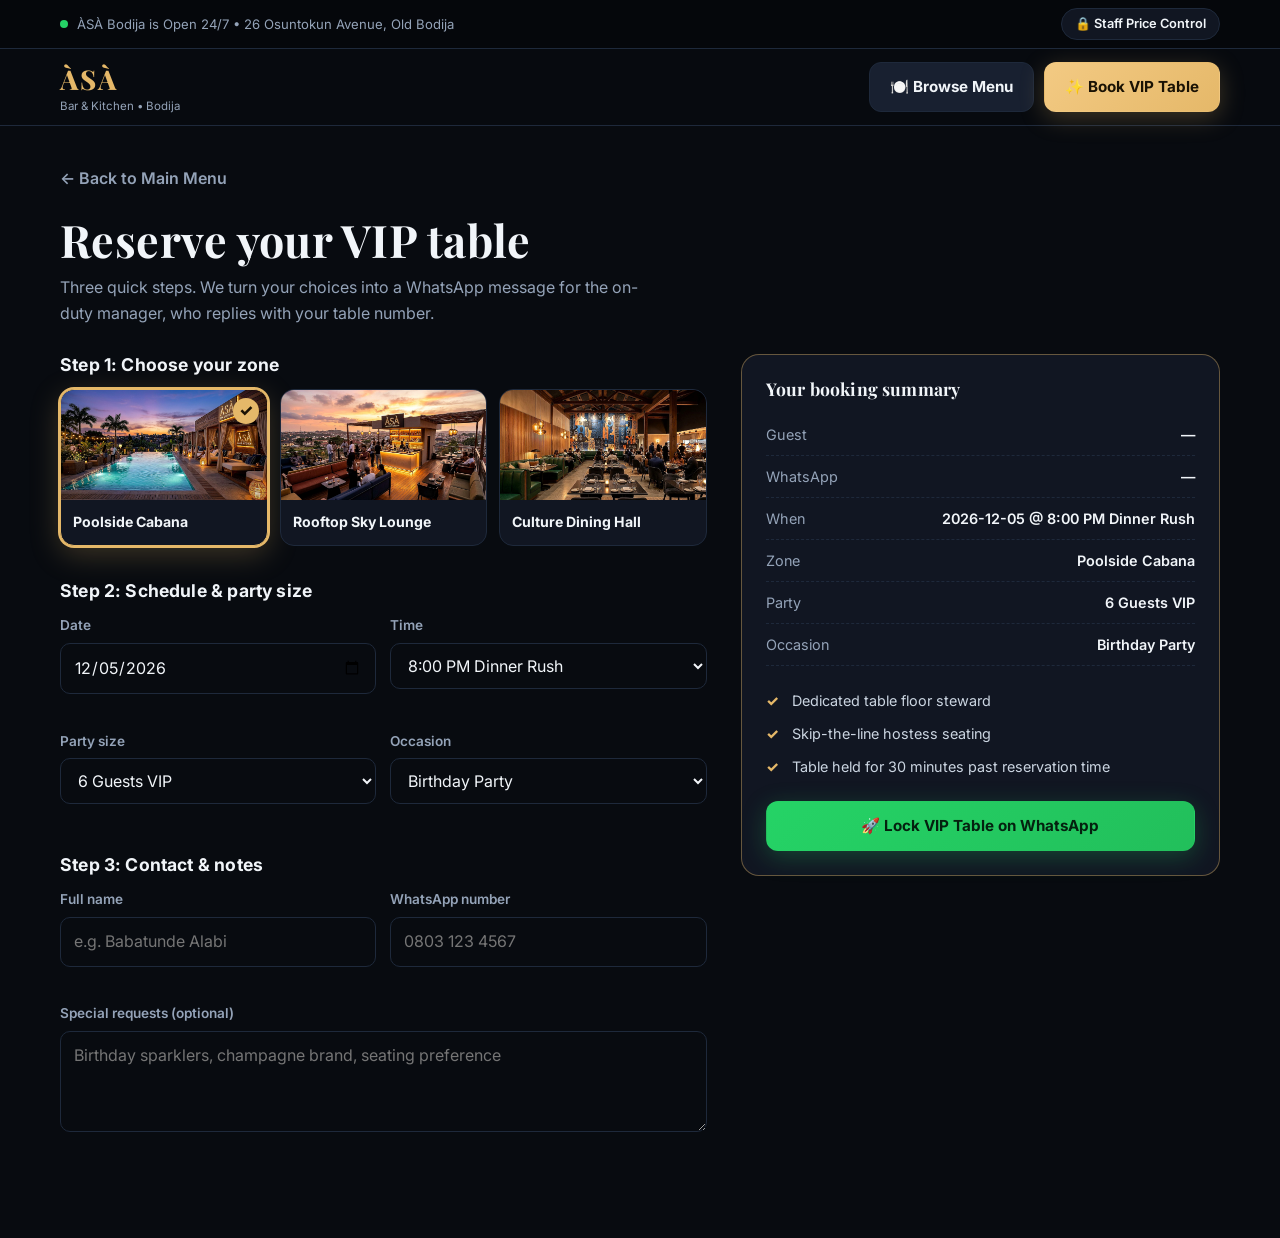
==== VIP_Reservation.html @ da2e6d41 "feat: initial release of ÀSÀ Bar & Kitchen web platform" ====
<!doctype html><html lang="en"><head><meta charset="utf-8"><meta name="viewport" content="width=device-width,initial-scale=1"><title>Book a VIP Table | ÀSÀ Bar & Kitchen, Old Bodija</title><meta name="description" content="Reserve a poolside cabana, rooftop table, or dining hall booth at ÀSÀ and send a structured manifest to the manager on WhatsApp."><meta name="theme-color" content="#080B10"><link rel="icon" href="data:image/svg+xml,%3Csvg xmlns=%27http://www.w3.org/2000/svg%27 viewBox=%270 0 100 100%27%3E%3Ctext y=%27.9em%27 font-size=%2790%27%3E%F0%9F%8D%B8%3C/text%3E%3C/svg%3E"><link rel="preconnect" href="https://fonts.googleapis.com"><link rel="preconnect" href="https://fonts.gstatic.com" crossorigin><link href="https://fonts.googleapis.com/css2?family=Inter:wght@400;500;600;700;800&family=Playfair+Display:ital,wght@0,600;0,700;0,800;1,600&display=swap" rel="stylesheet"><link rel="stylesheet" href="styles.css"></head><body><div class="top"><div class="wrap"><div class="live"><span class="dot"></span><span>ÀSÀ Bodija is Open 24/7<span class="long"> • 26 Osuntokun Avenue, Old Bodija</span></span></div><button class="pill" data-staff>🔒 Staff Price Control</button></div></div><header class="hdr"><div class="wrap"><a class="mark" href="index.html" aria-label="ÀSÀ Bar and Kitchen home"><b>ÀSÀ</b><small>Bar &amp; Kitchen • Bodija</small></a><div class="acts"><a class="btn" href="index.html#menu">🍽️ Browse Menu</a><a class="btn gold" href="VIP_Reservation.html">✨ Book VIP Table</a></div></div></header>
<main class="vip"><div class="wrap"><a class="back" href="index.html">← Back to Main Menu</a>
<h1>Reserve your VIP table</h1><p class="lead">Three quick steps. We turn your choices into a WhatsApp message for the on-duty manager, who replies with your table number.</p>
<div class="vg" style="margin-top:28px"><form id="vf" novalidate>
<div class="blk" style="margin-top:0"><h2>Step 1: Choose your zone</h2><div class="zc" role="radiogroup" aria-label="Zone">
<button type="button" class="zcard" role="radio" data-z="pool" aria-checked="true"><img src="assets/poolside_cabanas.jpg" alt=""><span>Poolside Cabana</span><i>✓</i></button>
<button type="button" class="zcard" role="radio" data-z="roof" aria-checked="false"><img src="assets/rooftop_skylounge.jpg" alt=""><span>Rooftop Sky Lounge</span><i>✓</i></button>
<button type="button" class="zcard" role="radio" data-z="hall" aria-checked="false"><img src="assets/culture_dining_hall.jpg" alt=""><span>Culture Dining Hall</span><i>✓</i></button></div></div>
<div class="blk"><h2>Step 2: Schedule &amp; party size</h2><div class="two">
<div class="field"><label for="date">Date</label><input type="date" id="date"><div class="err" id="date-err"></div></div>
<div class="field"><label for="time">Time</label><select id="time"><option>6:00 PM Sunset</option><option selected>8:00 PM Dinner Rush</option><option>10:00 PM Late Night</option><option>12:00 AM Nightlife</option></select></div>
<div class="field"><label for="size">Party size</label><select id="size"><option>2 Guests</option><option>4 Guests</option><option selected>6 Guests VIP</option><option>8-12+ Guests Celebration</option></select></div>
<div class="field"><label for="occ">Occasion</label><select id="occ"><option>Birthday Party</option><option>Date Night</option><option>Corporate Dinner</option><option>Weekend Hangout</option></select></div></div></div>
<div class="blk"><h2>Step 3: Contact &amp; notes</h2><div class="two">
<div class="field"><label for="name">Full name</label><input id="name" autocomplete="name" placeholder="e.g. Babatunde Alabi"><div class="err" id="name-err"></div></div>
<div class="field"><label for="phone">WhatsApp number</label><input id="phone" type="tel" inputmode="tel" autocomplete="tel" placeholder="0803 123 4567"><div class="err" id="phone-err"></div></div></div>
<div class="field"><label for="notes">Special requests (optional)</label><textarea id="notes" rows="3" placeholder="Birthday sparklers, champagne brand, seating preference"></textarea></div></div>
</form>
<aside class="man" aria-live="polite"><h2>Your booking summary</h2>
<div class="mrow"><span>Guest</span><span id="m-name"></span></div><div class="mrow"><span>WhatsApp</span><span id="m-wa"></span></div><div class="mrow"><span>When</span><span id="m-when"></span></div><div class="mrow"><span>Zone</span><span id="m-zone"></span></div><div class="mrow"><span>Party</span><span id="m-size"></span></div><div class="mrow"><span>Occasion</span><span id="m-occ"></span></div>
<ul class="perks"><li>Dedicated table floor steward</li><li>Skip-the-line hostess seating</li><li>Table held for 30 minutes past reservation time</li></ul>
<button class="btn wa" type="submit" form="vf">🚀 Lock VIP Table on WhatsApp</button></aside></div></div></main>
<div class="ov" id="staff" role="dialog" aria-modal="true" aria-labelledby="st-t"><div class="modal"><button class="x" id="staff-close" aria-label="Close">×</button>
<div id="pin-view"><h2 id="st-t">Staff price control</h2><p class="lead" style="margin-bottom:18px;font-size:.92rem">Enter the 4-digit manager PIN to edit prices.</p>
<form id="pin-form"><div class="field"><label for="pin">Manager PIN</label><input id="pin" type="password" inputmode="numeric" maxlength="4" autocomplete="off"><div class="err" id="pin-err"></div></div><button class="btn gold" type="submit">Unlock Price Editor</button></form></div>
<div id="edit-view" class="hide"><h2>Edit prices &amp; availability</h2><p class="lead" style="font-size:.9rem">Changes appear on the customer menu instantly, with no page reload.</p><div id="edit-list"></div><p class="err" id="save-msg" style="color:var(--wa);margin-top:10px"></p>
<div class="mact"><button class="btn gold" id="save">💾 Save &amp; Publish Live</button><button class="btn" id="reset">Reset Defaults</button></div></div></div></div><script src="app.js" defer></script></body></html>
---- styles.css ----
:root{--bg:#080B10;--card:#111622;--card2:#182030;--gold:#E5B869;--gold-h:#F3CA83;--glow:rgba(229,184,105,.25);--wa:#25D366;--wa-h:#22BF5B;--waglow:rgba(37,211,102,.25);--line:#1E293B;--text:#F1F5F9;--muted:#94A3B8;--serif:'Playfair Display',Georgia,serif;--sans:'Inter',system-ui,-apple-system,sans-serif}
*{box-sizing:border-box;margin:0}
html{scroll-behavior:smooth;scroll-padding-top:96px}
body{background:var(--bg);color:var(--text);font:400 16px/1.6 var(--sans);-webkit-font-smoothing:antialiased}
img{display:block;max-width:100%}
a{color:inherit}
button,input,select,textarea{font:inherit;color:inherit}
:focus-visible{outline:2px solid var(--gold);outline-offset:3px}
.wrap{width:min(1160px,100% - 40px);margin-inline:auto}
h1,h2,h3{font-family:var(--serif);font-weight:700;line-height:1.15;letter-spacing:.01em}
h2{font-size:clamp(1.6rem,3.4vw,2.4rem)}
.lead{color:var(--muted);max-width:60ch}
/* top bar */
.top{background:#05070b;border-bottom:1px solid var(--line);font-size:.82rem;position:sticky;top:0;z-index:50}
.top .wrap{display:flex;justify-content:space-between;align-items:center;gap:12px;padding-block:8px}
.live{display:flex;align-items:center;gap:9px;color:var(--muted)}
.dot{width:8px;height:8px;border-radius:50%;background:var(--wa);box-shadow:0 0 0 0 var(--waglow);animation:pulse 2s infinite;flex:none}
@keyframes pulse{70%{box-shadow:0 0 0 8px transparent}100%{box-shadow:0 0 0 0 transparent}}
.pill{border:1px solid var(--line);background:var(--card);border-radius:99px;padding:5px 13px;font-size:.8rem;font-weight:600;cursor:pointer;white-space:nowrap}
.pill:hover{border-color:var(--gold)}
/* header */
.hdr{background:rgba(8,11,16,.92);backdrop-filter:blur(10px);border-bottom:1px solid var(--line);position:sticky;top:41px;z-index:40}
.hdr .wrap{display:flex;justify-content:space-between;align-items:center;gap:14px;padding-block:12px}
.mark{text-decoration:none;display:block;line-height:1}
.mark b{font:800 1.7rem var(--serif);color:var(--gold);letter-spacing:.08em}
.mark small{display:block;font-size:.72rem;color:var(--muted);margin-top:4px}
.acts{display:flex;gap:10px;flex-wrap:wrap;justify-content:flex-end}
/* buttons */
.btn{display:inline-flex;align-items:center;justify-content:center;gap:8px;border:1px solid var(--line);background:var(--card2);border-radius:12px;padding:12px 20px;font-weight:700;font-size:.95rem;text-decoration:none;cursor:pointer;transition:transform .15s,box-shadow .15s,border-color .15s}
.btn:hover{border-color:var(--gold);transform:translateY(-1px)}
.btn.gold{background:linear-gradient(135deg,var(--gold-h),var(--gold));color:#1a1204;border-color:transparent;box-shadow:0 6px 24px var(--glow)}
.btn.gold:hover{box-shadow:0 8px 30px rgba(229,184,105,.4)}
.btn.wa{background:linear-gradient(135deg,var(--wa),var(--wa-h));color:#04210f;border-color:transparent;box-shadow:0 6px 24px var(--waglow)}
.btn.sm{padding:9px 14px;font-size:.85rem}
.btn[disabled]{opacity:.45;cursor:not-allowed;transform:none}
/* hero */
.hero{position:relative;min-height:min(86vh,760px);display:flex;align-items:flex-end;overflow:hidden;isolation:isolate}
.hero>img{position:absolute;inset:0;width:100%;height:100%;object-fit:cover;z-index:-2;animation:drift 18s ease-out both}
@keyframes drift{from{transform:scale(1.08)}to{transform:scale(1)}}
.hero::after{content:"";position:absolute;inset:0;z-index:-1;background:linear-gradient(0deg,var(--bg) 4%,rgba(8,11,16,.72) 42%,rgba(8,11,16,.25)),linear-gradient(90deg,rgba(8,11,16,.7),transparent 70%)}
.hero .wrap{padding-block:80px 40px}
.badge{display:inline-block;border:1px solid var(--gold);color:var(--gold);background:rgba(8,11,16,.55);border-radius:99px;padding:5px 14px;font-size:.82rem;font-weight:700;margin-bottom:22px}
.hero h1{font-size:clamp(2rem,5.2vw,3.8rem);max-width:17ch;margin-bottom:20px;font-weight:800}
.hero p{color:#cbd5e1;max-width:58ch;margin-bottom:28px;font-size:1.05rem}
.cta{display:flex;gap:12px;flex-wrap:wrap}
.proof{list-style:none;padding:0;margin-top:44px;display:grid;grid-template-columns:repeat(4,1fr);border-top:1px solid rgba(229,184,105,.35)}
.proof li{padding:16px 18px 0 0}
.proof li+li{padding-left:18px;border-left:1px solid var(--line)}
.proof b{display:block;color:var(--gold);font-family:var(--serif);font-size:1.05rem}
.proof span{font-size:.82rem;color:var(--muted)}
/* sections */
section{padding-block:88px}
.sh{margin-bottom:38px}
.sh p{margin-top:10px}
/* zones */
.zones{display:grid;grid-template-columns:1.4fr 1fr;grid-template-rows:repeat(2,300px);gap:16px}
.zone{position:relative;border-radius:18px;overflow:hidden;border:1px solid var(--line);isolation:isolate;display:flex;align-items:flex-end}
.zone:first-child{grid-row:span 2}
.zone img{position:absolute;inset:0;width:100%;height:100%;object-fit:cover;z-index:-2;transition:transform .8s}
.zone:hover img{transform:scale(1.04)}
.zone::after{content:"";position:absolute;inset:0;z-index:-1;background:linear-gradient(0deg,rgba(8,11,16,.92),rgba(8,11,16,.1) 65%)}
.zone div{padding:24px}
.zone .badge{margin-bottom:10px;font-size:.75rem}
.zone h3{font-size:1.3rem;margin-bottom:6px}
.zone p{font-size:.92rem;color:#cbd5e1;max-width:44ch}
/* menu */
.tabs{display:flex;gap:8px;flex-wrap:wrap;margin-bottom:28px}
.tab{border:1px solid var(--line);background:var(--card);border-radius:99px;padding:9px 18px;font-weight:600;font-size:.9rem;cursor:pointer}
.tab[aria-selected=true]{background:var(--gold);color:#1a1204;border-color:var(--gold)}
.menu{display:grid;grid-template-columns:repeat(auto-fill,minmax(310px,1fr));gap:18px}
.item{background:var(--card);border:1px solid var(--line);border-radius:16px;overflow:hidden;display:flex;flex-direction:column}
.item .ph{height:170px;background:linear-gradient(135deg,var(--card2),#0d1320);display:grid;place-items:center;font-size:3rem}
.item .ph img{width:100%;height:100%;object-fit:cover}
.item .bd{padding:18px;display:flex;flex-direction:column;gap:8px;flex:1}
.item h3{font:700 1.05rem/1.35 var(--sans)}
.item .pr{font:800 1.35rem var(--serif);color:var(--gold)}
.item .row{display:flex;justify-content:space-between;align-items:center;margin-top:auto;gap:10px;padding-top:6px}
.item.out{opacity:.6}
.item.out .pr{text-decoration:line-through;color:var(--muted)}
.tag{font-size:.75rem;font-weight:700;color:#fca5a5;border:1px solid #7f1d1d;border-radius:99px;padding:2px 10px}
/* how */
.how{background:var(--card)}
.steps{display:grid;grid-template-columns:repeat(3,1fr);gap:0;counter-reset:s}
.step{padding:6px 28px 6px 0;position:relative}
.step+.step{padding-left:28px;border-left:1px solid var(--line)}
.step::before{counter-increment:s;content:counter(s);font:800 2.6rem var(--serif);color:var(--gold);display:block;line-height:1;margin-bottom:12px}
.step h3{font:700 1.1rem var(--sans);margin-bottom:6px}
.step p{color:var(--muted);font-size:.95rem}
/* reputation */
.rep{display:grid;grid-template-columns:1fr 1fr;gap:56px;align-items:center}
.stand{background:linear-gradient(160deg,rgba(255,255,255,.07),rgba(255,255,255,.02));border:1px solid rgba(229,184,105,.45);border-radius:20px;padding:30px;box-shadow:0 20px 60px rgba(0,0,0,.5),inset 0 0 0 6px rgba(8,11,16,.6);text-align:center}
.stand .mark{margin-bottom:14px}
.stand .mark b{font-size:2.2rem}
.stand p.q{color:var(--muted);font-size:.9rem;margin-bottom:16px}
.stars{display:flex;justify-content:center;gap:6px;margin-bottom:6px}
.star{background:none;border:0;font-size:2.3rem;line-height:1;cursor:pointer;color:#334155;padding:2px 3px;transition:color .15s,transform .15s}
.star.on{color:var(--gold)}
.star:hover{transform:scale(1.12)}
.res{margin-top:18px;padding:18px;border-radius:14px;background:var(--card2);text-align:left;display:none}
.res.show{display:block;animation:rise .3s}
@keyframes rise{from{opacity:0;transform:translateY(8px)}}
.res p{margin-bottom:14px;font-size:.95rem}
.res .btn{width:100%}
/* footer */
footer{border-top:1px solid var(--line);padding-block:56px 110px;background:#05070b}
.fg{display:grid;grid-template-columns:1.2fr 1fr 1fr;gap:40px}
footer h3{font:700 .95rem var(--sans);color:var(--gold);margin-bottom:10px}
footer p,footer a{color:var(--muted);font-size:.93rem;text-decoration:none;display:block}
footer a:hover{color:var(--gold)}
.copy{margin-top:36px;padding-top:18px;border-top:1px solid var(--line);font-size:.8rem;color:#64748b}
.linkbtn{background:none;border:0;color:var(--muted);cursor:pointer;padding:0;font-size:.93rem}
.linkbtn:hover{color:var(--gold)}
/* cart */
.cart{position:fixed;left:50%;bottom:16px;transform:translate(-50%,160%);width:min(560px,100% - 24px);background:var(--card);border:1px solid var(--gold);border-radius:16px;box-shadow:0 12px 50px rgba(0,0,0,.7),0 0 30px var(--glow);z-index:60;transition:transform .3s}
.cart.show{transform:translate(-50%,0)}
.cart .list{display:none;max-height:42vh;overflow:auto;padding:14px 16px 0}
.cart.open .list{display:block}
.ci{display:flex;align-items:center;justify-content:space-between;gap:10px;padding:9px 0;border-bottom:1px solid var(--line);font-size:.9rem}
.qty{display:flex;align-items:center;gap:8px}
.qty button{width:28px;height:28px;border-radius:8px;border:1px solid var(--line);background:var(--card2);cursor:pointer}
.cart .bar{display:flex;gap:8px;padding:12px}
.cart .bar .wa{flex:1;padding:12px 10px;font-size:.9rem}
/* modal */
.ov{position:fixed;inset:0;background:rgba(3,5,8,.8);backdrop-filter:blur(4px);display:none;place-items:center;z-index:100;padding:16px}
.ov.show{display:grid}
.modal{background:var(--card);border:1px solid var(--line);border-radius:18px;width:min(560px,100%);max-height:90vh;overflow:auto;padding:26px;animation:rise .25s}
.modal h2{font-size:1.3rem;margin-bottom:6px}
.modal .x{float:right;background:none;border:0;font-size:1.5rem;cursor:pointer;color:var(--muted)}
.field{display:flex;flex-direction:column;gap:6px;margin-bottom:16px}
.field label{font-size:.85rem;font-weight:600;color:var(--muted)}
input,select,textarea{background:var(--bg);border:1px solid var(--line);border-radius:10px;padding:11px 13px;width:100%}
input:focus,select:focus,textarea:focus{border-color:var(--gold);outline:none;box-shadow:0 0 0 3px var(--glow)}
.err{color:#fca5a5;font-size:.82rem;min-height:1.1em}
.srow{display:grid;grid-template-columns:1fr 120px auto;gap:10px;align-items:center;padding:10px 0;border-bottom:1px solid var(--line);font-size:.88rem}
.srow small{color:var(--muted);display:block}
.srow label{display:flex;gap:6px;align-items:center;font-size:.78rem;color:var(--muted)}
.srow label input{width:auto}
.mact{display:flex;gap:10px;margin-top:18px;flex-wrap:wrap}
/* vip page */
.vip{padding-block:40px 90px}
.back{display:inline-block;color:var(--muted);text-decoration:none;margin-bottom:22px;font-weight:600}
.back:hover{color:var(--gold)}
.vg{display:grid;grid-template-columns:1.35fr 1fr;gap:34px;align-items:start}
.vip h1{font-size:clamp(1.8rem,4vw,2.8rem);margin-bottom:10px}
.blk{margin-top:34px}
.blk h2{font:700 1.1rem var(--sans);margin-bottom:14px}
.zc{display:grid;grid-template-columns:repeat(3,1fr);gap:12px}
.zcard{position:relative;border:1px solid var(--line);border-radius:14px;overflow:hidden;background:var(--card);cursor:pointer;text-align:left;padding:0}
.zcard img{height:110px;width:100%;object-fit:cover}
.zcard span{display:block;padding:11px 12px;font-weight:700;font-size:.88rem}
.zcard i{position:absolute;top:8px;right:8px;width:26px;height:26px;border-radius:50%;background:var(--gold);color:#1a1204;display:none;place-items:center;font-style:normal;font-weight:800}
.zcard[aria-checked=true]{border-color:var(--gold);box-shadow:0 0 0 2px var(--gold),0 8px 30px var(--glow)}
.zcard[aria-checked=true] i{display:grid}
.two{display:grid;grid-template-columns:1fr 1fr;gap:0 14px}
.man{position:sticky;top:150px;background:var(--card);border:1px solid rgba(229,184,105,.4);border-radius:18px;padding:24px}
.man h2{font-size:1.1rem;margin-bottom:14px}
.mrow{display:flex;justify-content:space-between;gap:14px;padding:9px 0;border-bottom:1px dashed var(--line);font-size:.9rem}
.mrow span:first-child{color:var(--muted)}
.mrow span:last-child{text-align:right;font-weight:600}
.perks{list-style:none;padding:0;margin:18px 0}
.perks li{padding:5px 0 5px 26px;position:relative;font-size:.9rem;color:#cbd5e1}
.perks li::before{content:"✓";position:absolute;left:0;color:var(--gold);font-weight:800}
.man .btn{width:100%}
.hide{display:none!important}
@media(max-width:860px){.proof{grid-template-columns:1fr 1fr}.proof li:nth-child(3){padding-left:0;border-left:0}.zones{grid-template-columns:1fr;grid-template-rows:none}.zone{min-height:280px}.zone:first-child{grid-row:auto;min-height:360px}.steps{grid-template-columns:1fr}.step,.step+.step{padding:18px 0;border-left:0;border-top:1px solid var(--line)}.rep,.vg,.fg{grid-template-columns:1fr}.man{position:static}.zc{grid-template-columns:1fr}.zcard{display:flex}.zcard img{width:110px;height:78px}.hdr{top:41px}.mark small{display:none}.live span.long{display:none}}
@media(max-width:480px){.acts .btn{padding:10px 12px;font-size:.82rem}.two{grid-template-columns:1fr}.srow{grid-template-columns:1fr 100px}.srow label{grid-column:1/-1}}
@media(prefers-reduced-motion:reduce){*{animation:none!important;transition:none!important;scroll-behavior:auto!important}}
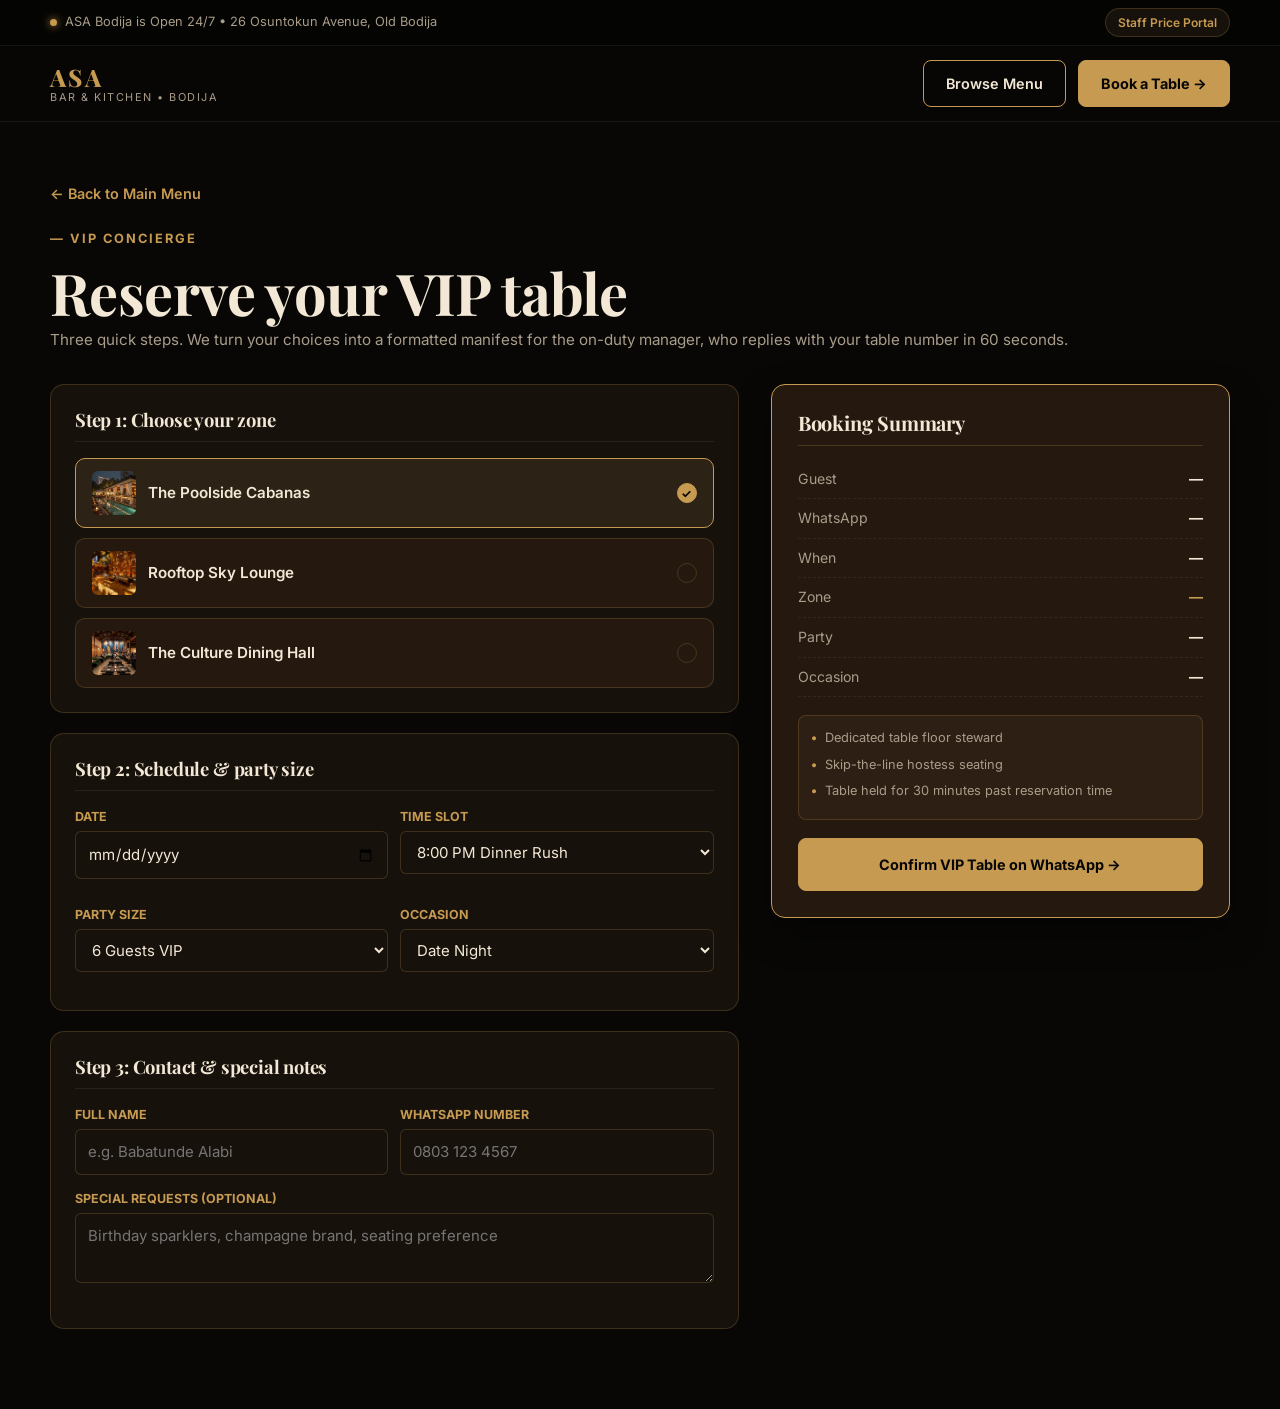
==== commit 5ff8910b: "style: apply luxury warm ivory, espresso & champagne gold palette with real imagery" ====
--- a/VIP_Reservation.html
+++ b/VIP_Reservation.html
@@ -1,27 +1,207 @@
-<!doctype html><html lang="en"><head><meta charset="utf-8"><meta name="viewport" content="width=device-width,initial-scale=1"><title>Book a VIP Table | ÀSÀ Bar & Kitchen, Old Bodija</title><meta name="description" content="Reserve a poolside cabana, rooftop table, or dining hall booth at ÀSÀ and send a structured manifest to the manager on WhatsApp."><meta name="theme-color" content="#080B10"><link rel="icon" href="data:image/svg+xml,%3Csvg xmlns=%27http://www.w3.org/2000/svg%27 viewBox=%270 0 100 100%27%3E%3Ctext y=%27.9em%27 font-size=%2790%27%3E%F0%9F%8D%B8%3C/text%3E%3C/svg%3E"><link rel="preconnect" href="https://fonts.googleapis.com"><link rel="preconnect" href="https://fonts.gstatic.com" crossorigin><link href="https://fonts.googleapis.com/css2?family=Inter:wght@400;500;600;700;800&family=Playfair+Display:ital,wght@0,600;0,700;0,800;1,600&display=swap" rel="stylesheet"><link rel="stylesheet" href="styles.css"></head><body><div class="top"><div class="wrap"><div class="live"><span class="dot"></span><span>ÀSÀ Bodija is Open 24/7<span class="long"> • 26 Osuntokun Avenue, Old Bodija</span></span></div><button class="pill" data-staff>🔒 Staff Price Control</button></div></div><header class="hdr"><div class="wrap"><a class="mark" href="index.html" aria-label="ÀSÀ Bar and Kitchen home"><b>ÀSÀ</b><small>Bar &amp; Kitchen • Bodija</small></a><div class="acts"><a class="btn" href="index.html#menu">🍽️ Browse Menu</a><a class="btn gold" href="VIP_Reservation.html">✨ Book VIP Table</a></div></div></header>
-<main class="vip"><div class="wrap"><a class="back" href="index.html">← Back to Main Menu</a>
-<h1>Reserve your VIP table</h1><p class="lead">Three quick steps. We turn your choices into a WhatsApp message for the on-duty manager, who replies with your table number.</p>
-<div class="vg" style="margin-top:28px"><form id="vf" novalidate>
-<div class="blk" style="margin-top:0"><h2>Step 1: Choose your zone</h2><div class="zc" role="radiogroup" aria-label="Zone">
-<button type="button" class="zcard" role="radio" data-z="pool" aria-checked="true"><img src="assets/poolside_cabanas.jpg" alt=""><span>Poolside Cabana</span><i>✓</i></button>
-<button type="button" class="zcard" role="radio" data-z="roof" aria-checked="false"><img src="assets/rooftop_skylounge.jpg" alt=""><span>Rooftop Sky Lounge</span><i>✓</i></button>
-<button type="button" class="zcard" role="radio" data-z="hall" aria-checked="false"><img src="assets/culture_dining_hall.jpg" alt=""><span>Culture Dining Hall</span><i>✓</i></button></div></div>
-<div class="blk"><h2>Step 2: Schedule &amp; party size</h2><div class="two">
-<div class="field"><label for="date">Date</label><input type="date" id="date"><div class="err" id="date-err"></div></div>
-<div class="field"><label for="time">Time</label><select id="time"><option>6:00 PM Sunset</option><option selected>8:00 PM Dinner Rush</option><option>10:00 PM Late Night</option><option>12:00 AM Nightlife</option></select></div>
-<div class="field"><label for="size">Party size</label><select id="size"><option>2 Guests</option><option>4 Guests</option><option selected>6 Guests VIP</option><option>8-12+ Guests Celebration</option></select></div>
-<div class="field"><label for="occ">Occasion</label><select id="occ"><option>Birthday Party</option><option>Date Night</option><option>Corporate Dinner</option><option>Weekend Hangout</option></select></div></div></div>
-<div class="blk"><h2>Step 3: Contact &amp; notes</h2><div class="two">
-<div class="field"><label for="name">Full name</label><input id="name" autocomplete="name" placeholder="e.g. Babatunde Alabi"><div class="err" id="name-err"></div></div>
-<div class="field"><label for="phone">WhatsApp number</label><input id="phone" type="tel" inputmode="tel" autocomplete="tel" placeholder="0803 123 4567"><div class="err" id="phone-err"></div></div></div>
-<div class="field"><label for="notes">Special requests (optional)</label><textarea id="notes" rows="3" placeholder="Birthday sparklers, champagne brand, seating preference"></textarea></div></div>
-</form>
-<aside class="man" aria-live="polite"><h2>Your booking summary</h2>
-<div class="mrow"><span>Guest</span><span id="m-name"></span></div><div class="mrow"><span>WhatsApp</span><span id="m-wa"></span></div><div class="mrow"><span>When</span><span id="m-when"></span></div><div class="mrow"><span>Zone</span><span id="m-zone"></span></div><div class="mrow"><span>Party</span><span id="m-size"></span></div><div class="mrow"><span>Occasion</span><span id="m-occ"></span></div>
-<ul class="perks"><li>Dedicated table floor steward</li><li>Skip-the-line hostess seating</li><li>Table held for 30 minutes past reservation time</li></ul>
-<button class="btn wa" type="submit" form="vf">🚀 Lock VIP Table on WhatsApp</button></aside></div></div></main>
-<div class="ov" id="staff" role="dialog" aria-modal="true" aria-labelledby="st-t"><div class="modal"><button class="x" id="staff-close" aria-label="Close">×</button>
-<div id="pin-view"><h2 id="st-t">Staff price control</h2><p class="lead" style="margin-bottom:18px;font-size:.92rem">Enter the 4-digit manager PIN to edit prices.</p>
-<form id="pin-form"><div class="field"><label for="pin">Manager PIN</label><input id="pin" type="password" inputmode="numeric" maxlength="4" autocomplete="off"><div class="err" id="pin-err"></div></div><button class="btn gold" type="submit">Unlock Price Editor</button></form></div>
-<div id="edit-view" class="hide"><h2>Edit prices &amp; availability</h2><p class="lead" style="font-size:.9rem">Changes appear on the customer menu instantly, with no page reload.</p><div id="edit-list"></div><p class="err" id="save-msg" style="color:var(--wa);margin-top:10px"></p>
-<div class="mact"><button class="btn gold" id="save">💾 Save &amp; Publish Live</button><button class="btn" id="reset">Reset Defaults</button></div></div></div></div><script src="app.js" defer></script></body></html>+<!doctype html>
+<html lang="en">
+<head>
+  <meta charset="utf-8">
+  <meta name="viewport" content="width=device-width, initial-scale=1">
+  <title>VIP Table Reservation | ASA Bar &amp; Kitchen, Old Bodija</title>
+  <meta name="description" content="Reserve a poolside cabana, rooftop table, or dining hall booth at ASA and send a structured manifest to the manager on WhatsApp.">
+  <meta name="theme-color" content="#080706">
+  <link rel="preconnect" href="https://fonts.googleapis.com">
+  <link rel="preconnect" href="https://fonts.gstatic.com" crossorigin>
+  <link href="https://fonts.googleapis.com/css2?family=Inter:wght@400;500;600;700&family=Playfair+Display:ital,wght@0,600;0,700;0,800;1,600&display=swap" rel="stylesheet">
+  <link rel="stylesheet" href="styles.css">
+  <style>
+    .vip-main { padding-block: 60px; background: var(--bg-black); min-height: 85vh; }
+    .back { color: var(--gold); font-size: 0.9rem; font-weight: 600; display: inline-flex; align-items: center; gap: 6px; margin-bottom: 24px; }
+    .back:hover { color: var(--gold-hover); }
+    .vg { display: grid; grid-template-columns: 1.2fr 0.8fr; gap: 32px; margin-top: 32px; }
+    @media (max-width: 860px) { .vg { grid-template-columns: 1fr; } }
+    .blk { background: var(--bg-espresso); border: 1px solid var(--line); border-radius: 14px; padding: 24px; margin-bottom: 20px; }
+    .blk h2 { font-size: 1.15rem; color: var(--ivory); margin-bottom: 16px; border-bottom: 1px solid var(--line-subtle); padding-bottom: 10px; }
+    .zc { display: grid; grid-template-columns: 1fr; gap: 10px; }
+    .zcard { background: var(--bg-brown); border: 1px solid var(--line); border-radius: 10px; padding: 12px 16px; display: flex; align-items: center; justify-content: space-between; cursor: pointer; transition: all 0.2s; text-align: left; }
+    .zcard img { width: 44px; height: 44px; border-radius: 6px; object-fit: cover; }
+    .zcard span { font-weight: 600; color: var(--ivory); font-size: 0.95rem; margin-left: 12px; flex: 1; }
+    .zcard i { width: 20px; height: 20px; border-radius: 50%; border: 1px solid var(--line); display: grid; place-items: center; font-style: normal; font-size: 0.75rem; color: transparent; }
+    .zcard[aria-checked="true"] { border-color: var(--gold); background: rgba(198, 154, 80, 0.12); }
+    .zcard[aria-checked="true"] i { background: var(--gold); border-color: var(--gold); color: #080706; font-weight: bold; }
+    .two { display: grid; grid-template-columns: 1fr 1fr; gap: 12px; }
+    .man { background: var(--bg-brown); border: 1px solid var(--gold); border-radius: 14px; padding: 26px; height: fit-content; box-shadow: 0 15px 35px rgba(0,0,0,0.4); }
+    .man h2 { color: var(--ivory); font-size: 1.25rem; margin-bottom: 14px; border-bottom: 1px solid var(--line); padding-bottom: 10px; }
+    .mrow { display: flex; justify-content: space-between; padding-block: 8px; border-bottom: 1px dashed var(--line-subtle); font-size: 0.88rem; }
+    .mrow span:first-child { color: var(--taupe); }
+    .mrow span:last-child { font-weight: 700; color: var(--ivory); }
+    .perks { list-style: none; margin: 18px 0; padding: 12px; background: rgba(198,154,80,0.06); border: 1px solid var(--line); border-radius: 8px; font-size: 0.8rem; color: var(--taupe); }
+    .perks li { margin-bottom: 6px; display: flex; align-items: center; gap: 8px; }
+    .perks li::before { content: "•"; color: var(--gold); font-weight: bold; }
+  </style>
+</head>
+<body>
+
+  <div class="top">
+    <div class="wrap">
+      <div class="live">
+        <span class="dot"></span>
+        <span>ASA Bodija is Open 24/7 • 26 Osuntokun Avenue, Old Bodija</span>
+      </div>
+      <button class="pill" data-staff>Staff Price Portal</button>
+    </div>
+  </div>
+
+  <header class="hdr">
+    <div class="wrap">
+      <a class="mark" href="index.html">
+        <b>ASA</b>
+        <small>Bar &amp; Kitchen • Bodija</small>
+      </a>
+      <div class="acts">
+        <a class="btn" href="index.html#menu">Browse Menu</a>
+        <a class="btn gold" href="VIP_Reservation.html">Book a Table &rarr;</a>
+      </div>
+    </div>
+  </header>
+
+  <main class="vip-main">
+    <div class="wrap">
+      <a class="back" href="index.html">&larr; Back to Main Menu</a>
+      <span class="section-tag">— VIP CONCIERGE</span>
+      <h1>Reserve your VIP table</h1>
+      <p class="lead">Three quick steps. We turn your choices into a formatted manifest for the on-duty manager, who replies with your table number in 60 seconds.</p>
+
+      <div class="vg">
+        <form id="vf" novalidate>
+          <div class="blk">
+            <h2>Step 1: Choose your zone</h2>
+            <div class="zc" role="radiogroup" aria-label="Zone">
+              <button type="button" class="zcard" role="radio" data-z="pool" aria-checked="true">
+                <img src="assets/zone_poolside_lounge.jpg" alt="">
+                <span>The Poolside Cabanas</span>
+                <i>&check;</i>
+              </button>
+              <button type="button" class="zcard" role="radio" data-z="roof" aria-checked="false">
+                <img src="assets/zone_amber_bar.jpg" alt="">
+                <span>Rooftop Sky Lounge</span>
+                <i>&check;</i>
+              </button>
+              <button type="button" class="zcard" role="radio" data-z="hall" aria-checked="false">
+                <img src="assets/culture_dining_hall.jpg" alt="">
+                <span>The Culture Dining Hall</span>
+                <i>&check;</i>
+              </button>
+            </div>
+          </div>
+
+          <div class="blk">
+            <h2>Step 2: Schedule &amp; party size</h2>
+            <div class="two">
+              <div class="field">
+                <label for="date">Date</label>
+                <input type="date" id="date">
+                <div class="err" id="date-err" style="color:#f87171; font-size:0.75rem;"></div>
+              </div>
+              <div class="field">
+                <label for="time">Time Slot</label>
+                <select id="time">
+                  <option>6:00 PM Sunset Hour</option>
+                  <option selected>8:00 PM Dinner Rush</option>
+                  <option>10:00 PM Late Night</option>
+                  <option>12:00 AM Nightlife</option>
+                </select>
+              </div>
+              <div class="field">
+                <label for="size">Party Size</label>
+                <select id="size">
+                  <option>2 Guests</option>
+                  <option>4 Guests</option>
+                  <option selected>6 Guests VIP</option>
+                  <option>8-12+ Guests Celebration</option>
+                </select>
+              </div>
+              <div class="field">
+                <label for="occ">Occasion</label>
+                <select id="occ">
+                  <option>Birthday Party</option>
+                  <option selected>Date Night</option>
+                  <option>Corporate Dinner</option>
+                  <option>Weekend Hangout</option>
+                </select>
+              </div>
+            </div>
+          </div>
+
+          <div class="blk">
+            <h2>Step 3: Contact &amp; special notes</h2>
+            <div class="two">
+              <div class="field">
+                <label for="name">Full Name</label>
+                <input id="name" autocomplete="name" placeholder="e.g. Babatunde Alabi">
+                <div class="err" id="name-err" style="color:#f87171; font-size:0.75rem;"></div>
+              </div>
+              <div class="field">
+                <label for="phone">WhatsApp Number</label>
+                <input id="phone" type="tel" inputmode="tel" autocomplete="tel" placeholder="0803 123 4567">
+                <div class="err" id="phone-err" style="color:#f87171; font-size:0.75rem;"></div>
+              </div>
+            </div>
+            <div class="field">
+              <label for="notes">Special requests (optional)</label>
+              <textarea id="notes" rows="2" placeholder="Birthday sparklers, champagne brand, seating preference"></textarea>
+            </div>
+          </div>
+        </form>
+
+        <aside class="man" aria-live="polite">
+          <h2>Booking Summary</h2>
+          <div class="mrow"><span>Guest</span><span id="m-name">&mdash;</span></div>
+          <div class="mrow"><span>WhatsApp</span><span id="m-wa">&mdash;</span></div>
+          <div class="mrow"><span>When</span><span id="m-when">&mdash;</span></div>
+          <div class="mrow"><span>Zone</span><span id="m-zone" style="color:var(--gold);">&mdash;</span></div>
+          <div class="mrow"><span>Party</span><span id="m-size">&mdash;</span></div>
+          <div class="mrow"><span>Occasion</span><span id="m-occ">&mdash;</span></div>
+
+          <ul class="perks">
+            <li>Dedicated table floor steward</li>
+            <li>Skip-the-line hostess seating</li>
+            <li>Table held for 30 minutes past reservation time</li>
+          </ul>
+
+          <button class="btn gold" style="width:100%; justify-content:center; padding:14px;" type="submit" form="vf">
+            Confirm VIP Table on WhatsApp &rarr;
+          </button>
+        </aside>
+      </div>
+    </div>
+  </main>
+
+  <!-- Staff Modal -->
+  <div class="ov" id="staff" role="dialog" aria-modal="true" aria-labelledby="st-t">
+    <div class="modal">
+      <button class="x" id="staff-close" aria-label="Close">&times;</button>
+      <div id="pin-view">
+        <h2 id="st-t">Staff Price Portal</h2>
+        <p class="lead" style="margin-bottom:18px; font-size:0.9rem;">Enter the 4-digit manager PIN to edit prices.</p>
+        <form id="pin-form">
+          <div class="field">
+            <label for="pin">Manager PIN</label>
+            <input id="pin" type="password" inputmode="numeric" maxlength="4" autocomplete="off" placeholder="Enter PIN (Demo: 1234)">
+            <div class="err" id="pin-err" style="color:#f87171; font-size:0.8rem; margin-top:4px;"></div>
+          </div>
+          <button class="btn gold" type="submit" style="width:100%;">Unlock Price Editor</button>
+        </form>
+      </div>
+      <div id="edit-view" class="hide">
+        <h2>Live Price Control</h2>
+        <p class="lead" style="font-size:0.85rem; margin-bottom:14px;">Changes appear on the customer menu instantly.</p>
+        <div id="edit-list"></div>
+        <p class="err" id="save-msg" style="color:var(--gold); margin-top:10px; font-size:0.85rem;"></p>
+        <div class="mact">
+          <button class="btn gold" id="save">Save &amp; Publish Live</button>
+          <button class="btn" id="reset">Reset Defaults</button>
+        </div>
+      </div>
+    </div>
+  </div>
+
+  <script src="app.js" defer></script>
+</body>
+</html>
--- a/styles.css
+++ b/styles.css
@@ -1,167 +1,876 @@
-:root{--bg:#080B10;--card:#111622;--card2:#182030;--gold:#E5B869;--gold-h:#F3CA83;--glow:rgba(229,184,105,.25);--wa:#25D366;--wa-h:#22BF5B;--waglow:rgba(37,211,102,.25);--line:#1E293B;--text:#F1F5F9;--muted:#94A3B8;--serif:'Playfair Display',Georgia,serif;--sans:'Inter',system-ui,-apple-system,sans-serif}
-*{box-sizing:border-box;margin:0}
-html{scroll-behavior:smooth;scroll-padding-top:96px}
-body{background:var(--bg);color:var(--text);font:400 16px/1.6 var(--sans);-webkit-font-smoothing:antialiased}
-img{display:block;max-width:100%}
-a{color:inherit}
-button,input,select,textarea{font:inherit;color:inherit}
-:focus-visible{outline:2px solid var(--gold);outline-offset:3px}
-.wrap{width:min(1160px,100% - 40px);margin-inline:auto}
-h1,h2,h3{font-family:var(--serif);font-weight:700;line-height:1.15;letter-spacing:.01em}
-h2{font-size:clamp(1.6rem,3.4vw,2.4rem)}
-.lead{color:var(--muted);max-width:60ch}
-/* top bar */
-.top{background:#05070b;border-bottom:1px solid var(--line);font-size:.82rem;position:sticky;top:0;z-index:50}
-.top .wrap{display:flex;justify-content:space-between;align-items:center;gap:12px;padding-block:8px}
-.live{display:flex;align-items:center;gap:9px;color:var(--muted)}
-.dot{width:8px;height:8px;border-radius:50%;background:var(--wa);box-shadow:0 0 0 0 var(--waglow);animation:pulse 2s infinite;flex:none}
-@keyframes pulse{70%{box-shadow:0 0 0 8px transparent}100%{box-shadow:0 0 0 0 transparent}}
-.pill{border:1px solid var(--line);background:var(--card);border-radius:99px;padding:5px 13px;font-size:.8rem;font-weight:600;cursor:pointer;white-space:nowrap}
-.pill:hover{border-color:var(--gold)}
-/* header */
-.hdr{background:rgba(8,11,16,.92);backdrop-filter:blur(10px);border-bottom:1px solid var(--line);position:sticky;top:41px;z-index:40}
-.hdr .wrap{display:flex;justify-content:space-between;align-items:center;gap:14px;padding-block:12px}
-.mark{text-decoration:none;display:block;line-height:1}
-.mark b{font:800 1.7rem var(--serif);color:var(--gold);letter-spacing:.08em}
-.mark small{display:block;font-size:.72rem;color:var(--muted);margin-top:4px}
-.acts{display:flex;gap:10px;flex-wrap:wrap;justify-content:flex-end}
-/* buttons */
-.btn{display:inline-flex;align-items:center;justify-content:center;gap:8px;border:1px solid var(--line);background:var(--card2);border-radius:12px;padding:12px 20px;font-weight:700;font-size:.95rem;text-decoration:none;cursor:pointer;transition:transform .15s,box-shadow .15s,border-color .15s}
-.btn:hover{border-color:var(--gold);transform:translateY(-1px)}
-.btn.gold{background:linear-gradient(135deg,var(--gold-h),var(--gold));color:#1a1204;border-color:transparent;box-shadow:0 6px 24px var(--glow)}
-.btn.gold:hover{box-shadow:0 8px 30px rgba(229,184,105,.4)}
-.btn.wa{background:linear-gradient(135deg,var(--wa),var(--wa-h));color:#04210f;border-color:transparent;box-shadow:0 6px 24px var(--waglow)}
-.btn.sm{padding:9px 14px;font-size:.85rem}
-.btn[disabled]{opacity:.45;cursor:not-allowed;transform:none}
-/* hero */
-.hero{position:relative;min-height:min(86vh,760px);display:flex;align-items:flex-end;overflow:hidden;isolation:isolate}
-.hero>img{position:absolute;inset:0;width:100%;height:100%;object-fit:cover;z-index:-2;animation:drift 18s ease-out both}
-@keyframes drift{from{transform:scale(1.08)}to{transform:scale(1)}}
-.hero::after{content:"";position:absolute;inset:0;z-index:-1;background:linear-gradient(0deg,var(--bg) 4%,rgba(8,11,16,.72) 42%,rgba(8,11,16,.25)),linear-gradient(90deg,rgba(8,11,16,.7),transparent 70%)}
-.hero .wrap{padding-block:80px 40px}
-.badge{display:inline-block;border:1px solid var(--gold);color:var(--gold);background:rgba(8,11,16,.55);border-radius:99px;padding:5px 14px;font-size:.82rem;font-weight:700;margin-bottom:22px}
-.hero h1{font-size:clamp(2rem,5.2vw,3.8rem);max-width:17ch;margin-bottom:20px;font-weight:800}
-.hero p{color:#cbd5e1;max-width:58ch;margin-bottom:28px;font-size:1.05rem}
-.cta{display:flex;gap:12px;flex-wrap:wrap}
-.proof{list-style:none;padding:0;margin-top:44px;display:grid;grid-template-columns:repeat(4,1fr);border-top:1px solid rgba(229,184,105,.35)}
-.proof li{padding:16px 18px 0 0}
-.proof li+li{padding-left:18px;border-left:1px solid var(--line)}
-.proof b{display:block;color:var(--gold);font-family:var(--serif);font-size:1.05rem}
-.proof span{font-size:.82rem;color:var(--muted)}
-/* sections */
-section{padding-block:88px}
-.sh{margin-bottom:38px}
-.sh p{margin-top:10px}
-/* zones */
-.zones{display:grid;grid-template-columns:1.4fr 1fr;grid-template-rows:repeat(2,300px);gap:16px}
-.zone{position:relative;border-radius:18px;overflow:hidden;border:1px solid var(--line);isolation:isolate;display:flex;align-items:flex-end}
-.zone:first-child{grid-row:span 2}
-.zone img{position:absolute;inset:0;width:100%;height:100%;object-fit:cover;z-index:-2;transition:transform .8s}
-.zone:hover img{transform:scale(1.04)}
-.zone::after{content:"";position:absolute;inset:0;z-index:-1;background:linear-gradient(0deg,rgba(8,11,16,.92),rgba(8,11,16,.1) 65%)}
-.zone div{padding:24px}
-.zone .badge{margin-bottom:10px;font-size:.75rem}
-.zone h3{font-size:1.3rem;margin-bottom:6px}
-.zone p{font-size:.92rem;color:#cbd5e1;max-width:44ch}
-/* menu */
-.tabs{display:flex;gap:8px;flex-wrap:wrap;margin-bottom:28px}
-.tab{border:1px solid var(--line);background:var(--card);border-radius:99px;padding:9px 18px;font-weight:600;font-size:.9rem;cursor:pointer}
-.tab[aria-selected=true]{background:var(--gold);color:#1a1204;border-color:var(--gold)}
-.menu{display:grid;grid-template-columns:repeat(auto-fill,minmax(310px,1fr));gap:18px}
-.item{background:var(--card);border:1px solid var(--line);border-radius:16px;overflow:hidden;display:flex;flex-direction:column}
-.item .ph{height:170px;background:linear-gradient(135deg,var(--card2),#0d1320);display:grid;place-items:center;font-size:3rem}
-.item .ph img{width:100%;height:100%;object-fit:cover}
-.item .bd{padding:18px;display:flex;flex-direction:column;gap:8px;flex:1}
-.item h3{font:700 1.05rem/1.35 var(--sans)}
-.item .pr{font:800 1.35rem var(--serif);color:var(--gold)}
-.item .row{display:flex;justify-content:space-between;align-items:center;margin-top:auto;gap:10px;padding-top:6px}
-.item.out{opacity:.6}
-.item.out .pr{text-decoration:line-through;color:var(--muted)}
-.tag{font-size:.75rem;font-weight:700;color:#fca5a5;border:1px solid #7f1d1d;border-radius:99px;padding:2px 10px}
-/* how */
-.how{background:var(--card)}
-.steps{display:grid;grid-template-columns:repeat(3,1fr);gap:0;counter-reset:s}
-.step{padding:6px 28px 6px 0;position:relative}
-.step+.step{padding-left:28px;border-left:1px solid var(--line)}
-.step::before{counter-increment:s;content:counter(s);font:800 2.6rem var(--serif);color:var(--gold);display:block;line-height:1;margin-bottom:12px}
-.step h3{font:700 1.1rem var(--sans);margin-bottom:6px}
-.step p{color:var(--muted);font-size:.95rem}
-/* reputation */
-.rep{display:grid;grid-template-columns:1fr 1fr;gap:56px;align-items:center}
-.stand{background:linear-gradient(160deg,rgba(255,255,255,.07),rgba(255,255,255,.02));border:1px solid rgba(229,184,105,.45);border-radius:20px;padding:30px;box-shadow:0 20px 60px rgba(0,0,0,.5),inset 0 0 0 6px rgba(8,11,16,.6);text-align:center}
-.stand .mark{margin-bottom:14px}
-.stand .mark b{font-size:2.2rem}
-.stand p.q{color:var(--muted);font-size:.9rem;margin-bottom:16px}
-.stars{display:flex;justify-content:center;gap:6px;margin-bottom:6px}
-.star{background:none;border:0;font-size:2.3rem;line-height:1;cursor:pointer;color:#334155;padding:2px 3px;transition:color .15s,transform .15s}
-.star.on{color:var(--gold)}
-.star:hover{transform:scale(1.12)}
-.res{margin-top:18px;padding:18px;border-radius:14px;background:var(--card2);text-align:left;display:none}
-.res.show{display:block;animation:rise .3s}
-@keyframes rise{from{opacity:0;transform:translateY(8px)}}
-.res p{margin-bottom:14px;font-size:.95rem}
-.res .btn{width:100%}
-/* footer */
-footer{border-top:1px solid var(--line);padding-block:56px 110px;background:#05070b}
-.fg{display:grid;grid-template-columns:1.2fr 1fr 1fr;gap:40px}
-footer h3{font:700 .95rem var(--sans);color:var(--gold);margin-bottom:10px}
-footer p,footer a{color:var(--muted);font-size:.93rem;text-decoration:none;display:block}
-footer a:hover{color:var(--gold)}
-.copy{margin-top:36px;padding-top:18px;border-top:1px solid var(--line);font-size:.8rem;color:#64748b}
-.linkbtn{background:none;border:0;color:var(--muted);cursor:pointer;padding:0;font-size:.93rem}
-.linkbtn:hover{color:var(--gold)}
-/* cart */
-.cart{position:fixed;left:50%;bottom:16px;transform:translate(-50%,160%);width:min(560px,100% - 24px);background:var(--card);border:1px solid var(--gold);border-radius:16px;box-shadow:0 12px 50px rgba(0,0,0,.7),0 0 30px var(--glow);z-index:60;transition:transform .3s}
-.cart.show{transform:translate(-50%,0)}
-.cart .list{display:none;max-height:42vh;overflow:auto;padding:14px 16px 0}
-.cart.open .list{display:block}
-.ci{display:flex;align-items:center;justify-content:space-between;gap:10px;padding:9px 0;border-bottom:1px solid var(--line);font-size:.9rem}
-.qty{display:flex;align-items:center;gap:8px}
-.qty button{width:28px;height:28px;border-radius:8px;border:1px solid var(--line);background:var(--card2);cursor:pointer}
-.cart .bar{display:flex;gap:8px;padding:12px}
-.cart .bar .wa{flex:1;padding:12px 10px;font-size:.9rem}
-/* modal */
-.ov{position:fixed;inset:0;background:rgba(3,5,8,.8);backdrop-filter:blur(4px);display:none;place-items:center;z-index:100;padding:16px}
-.ov.show{display:grid}
-.modal{background:var(--card);border:1px solid var(--line);border-radius:18px;width:min(560px,100%);max-height:90vh;overflow:auto;padding:26px;animation:rise .25s}
-.modal h2{font-size:1.3rem;margin-bottom:6px}
-.modal .x{float:right;background:none;border:0;font-size:1.5rem;cursor:pointer;color:var(--muted)}
-.field{display:flex;flex-direction:column;gap:6px;margin-bottom:16px}
-.field label{font-size:.85rem;font-weight:600;color:var(--muted)}
-input,select,textarea{background:var(--bg);border:1px solid var(--line);border-radius:10px;padding:11px 13px;width:100%}
-input:focus,select:focus,textarea:focus{border-color:var(--gold);outline:none;box-shadow:0 0 0 3px var(--glow)}
-.err{color:#fca5a5;font-size:.82rem;min-height:1.1em}
-.srow{display:grid;grid-template-columns:1fr 120px auto;gap:10px;align-items:center;padding:10px 0;border-bottom:1px solid var(--line);font-size:.88rem}
-.srow small{color:var(--muted);display:block}
-.srow label{display:flex;gap:6px;align-items:center;font-size:.78rem;color:var(--muted)}
-.srow label input{width:auto}
-.mact{display:flex;gap:10px;margin-top:18px;flex-wrap:wrap}
-/* vip page */
-.vip{padding-block:40px 90px}
-.back{display:inline-block;color:var(--muted);text-decoration:none;margin-bottom:22px;font-weight:600}
-.back:hover{color:var(--gold)}
-.vg{display:grid;grid-template-columns:1.35fr 1fr;gap:34px;align-items:start}
-.vip h1{font-size:clamp(1.8rem,4vw,2.8rem);margin-bottom:10px}
-.blk{margin-top:34px}
-.blk h2{font:700 1.1rem var(--sans);margin-bottom:14px}
-.zc{display:grid;grid-template-columns:repeat(3,1fr);gap:12px}
-.zcard{position:relative;border:1px solid var(--line);border-radius:14px;overflow:hidden;background:var(--card);cursor:pointer;text-align:left;padding:0}
-.zcard img{height:110px;width:100%;object-fit:cover}
-.zcard span{display:block;padding:11px 12px;font-weight:700;font-size:.88rem}
-.zcard i{position:absolute;top:8px;right:8px;width:26px;height:26px;border-radius:50%;background:var(--gold);color:#1a1204;display:none;place-items:center;font-style:normal;font-weight:800}
-.zcard[aria-checked=true]{border-color:var(--gold);box-shadow:0 0 0 2px var(--gold),0 8px 30px var(--glow)}
-.zcard[aria-checked=true] i{display:grid}
-.two{display:grid;grid-template-columns:1fr 1fr;gap:0 14px}
-.man{position:sticky;top:150px;background:var(--card);border:1px solid rgba(229,184,105,.4);border-radius:18px;padding:24px}
-.man h2{font-size:1.1rem;margin-bottom:14px}
-.mrow{display:flex;justify-content:space-between;gap:14px;padding:9px 0;border-bottom:1px dashed var(--line);font-size:.9rem}
-.mrow span:first-child{color:var(--muted)}
-.mrow span:last-child{text-align:right;font-weight:600}
-.perks{list-style:none;padding:0;margin:18px 0}
-.perks li{padding:5px 0 5px 26px;position:relative;font-size:.9rem;color:#cbd5e1}
-.perks li::before{content:"✓";position:absolute;left:0;color:var(--gold);font-weight:800}
-.man .btn{width:100%}
-.hide{display:none!important}
-@media(max-width:860px){.proof{grid-template-columns:1fr 1fr}.proof li:nth-child(3){padding-left:0;border-left:0}.zones{grid-template-columns:1fr;grid-template-rows:none}.zone{min-height:280px}.zone:first-child{grid-row:auto;min-height:360px}.steps{grid-template-columns:1fr}.step,.step+.step{padding:18px 0;border-left:0;border-top:1px solid var(--line)}.rep,.vg,.fg{grid-template-columns:1fr}.man{position:static}.zc{grid-template-columns:1fr}.zcard{display:flex}.zcard img{width:110px;height:78px}.hdr{top:41px}.mark small{display:none}.live span.long{display:none}}
-@media(max-width:480px){.acts .btn{padding:10px 12px;font-size:.82rem}.two{grid-template-columns:1fr}.srow{grid-template-columns:1fr 100px}.srow label{grid-column:1/-1}}
-@media(prefers-reduced-motion:reduce){*{animation:none!important;transition:none!important;scroll-behavior:auto!important}}
+/* ÀSÀ Bar & Kitchen - Luxury Editorial Theme */
+:root {
+  --bg-black: #080706;        /* 40% Obsidian Black */
+  --bg-espresso: #17110C;     /* 25% Dark Espresso */
+  --bg-brown: #24180F;        /* 15% Rich Coffee Brown */
+  --gold: #C69A50;            /* 12% Champagne Gold */
+  --gold-hover: #D8AA5E;
+  --ivory: #F2E8D5;           /* 8% Warm Ivory (Headings & Important text) */
+  --taupe: #A99C89;           /* Muted Taupe (Descriptions & Secondary text) */
+  --line: rgba(198, 154, 80, 0.22);
+  --line-subtle: rgba(255, 255, 255, 0.07);
+  --wa: #25D366;
+  --serif: 'Playfair Display', Georgia, serif;
+  --sans: 'Inter', system-ui, -apple-system, sans-serif;
+}
+
+* {
+  box-sizing: border-box;
+  margin: 0;
+  padding: 0;
+}
+
+html {
+  scroll-behavior: smooth;
+  scroll-padding-top: 80px;
+}
+
+body {
+  background-color: var(--bg-black);
+  color: var(--taupe);
+  font-family: var(--sans);
+  font-size: 15px;
+  line-height: 1.6;
+  -webkit-font-smoothing: antialiased;
+}
+
+img {
+  display: block;
+  max-width: 100%;
+}
+
+a {
+  color: inherit;
+  text-decoration: none;
+}
+
+button, input, select, textarea {
+  font: inherit;
+  color: inherit;
+}
+
+:focus-visible {
+  outline: 2px solid var(--gold);
+  outline-offset: 3px;
+}
+
+.wrap {
+  width: min(1180px, 100% - 40px);
+  margin-inline: auto;
+}
+
+/* Typography Hierarchy */
+h1, h2, h3, h4 {
+  font-family: var(--serif);
+  font-weight: 700;
+  color: var(--ivory);
+  line-height: 1.2;
+  letter-spacing: -0.01em;
+}
+
+h1 {
+  font-size: clamp(2.2rem, 5vw, 3.6rem);
+}
+
+h2 {
+  font-size: clamp(1.6rem, 3.2vw, 2.4rem);
+}
+
+.lead, p {
+  color: var(--taupe);
+  font-size: 0.95rem;
+  line-height: 1.65;
+}
+
+.section-tag {
+  color: var(--gold);
+  font-size: 0.8rem;
+  font-weight: 700;
+  text-transform: uppercase;
+  letter-spacing: 2px;
+  margin-bottom: 8px;
+  display: block;
+}
+
+/* Top Utility Bar */
+.top {
+  background: #040403;
+  border-bottom: 1px solid var(--line-subtle);
+  font-size: 0.8rem;
+  position: sticky;
+  top: 0;
+  z-index: 50;
+}
+
+.top .wrap {
+  display: flex;
+  justify-content: space-between;
+  align-items: center;
+  padding-block: 8px;
+}
+
+.live {
+  display: flex;
+  align-items: center;
+  gap: 8px;
+  color: var(--taupe);
+}
+
+.dot {
+  width: 7px;
+  height: 7px;
+  border-radius: 50%;
+  background: var(--gold);
+  box-shadow: 0 0 8px var(--gold);
+}
+
+.pill {
+  border: 1px solid var(--line);
+  background: var(--bg-espresso);
+  color: var(--gold);
+  border-radius: 99px;
+  padding: 4px 12px;
+  font-size: 0.75rem;
+  font-weight: 600;
+  cursor: pointer;
+  transition: all 0.2s;
+}
+
+.pill:hover {
+  background: var(--gold);
+  color: var(--bg-black);
+}
+
+/* Navigation Header */
+.hdr {
+  background: rgba(8, 7, 6, 0.95);
+  backdrop-filter: blur(12px);
+  border-bottom: 1px solid var(--line-subtle);
+  position: sticky;
+  top: 37px;
+  z-index: 40;
+}
+
+.hdr .wrap {
+  display: flex;
+  justify-content: space-between;
+  align-items: center;
+  padding-block: 14px;
+}
+
+.mark {
+  line-height: 1;
+}
+
+.mark b {
+  font-family: var(--serif);
+  font-size: 1.5rem;
+  font-weight: 800;
+  color: var(--gold);
+  letter-spacing: 0.1em;
+  text-transform: uppercase;
+}
+
+.mark small {
+  display: block;
+  font-size: 0.68rem;
+  color: var(--taupe);
+  letter-spacing: 1.5px;
+  text-transform: uppercase;
+  margin-top: 3px;
+}
+
+.nav-links {
+  display: flex;
+  align-items: center;
+  gap: 24px;
+}
+
+@media (max-width: 768px) {
+  .nav-links {
+    display: none;
+  }
+}
+
+.nav-link {
+  color: var(--ivory);
+  font-size: 0.88rem;
+  font-weight: 500;
+  transition: color 0.2s;
+}
+
+.nav-link:hover {
+  color: var(--gold);
+}
+
+.acts {
+  display: flex;
+  gap: 12px;
+  align-items: center;
+}
+
+/* Buttons - Ivory & Gold Hierarchy */
+.btn {
+  display: inline-flex;
+  align-items: center;
+  justify-content: center;
+  gap: 8px;
+  border: 1px solid var(--gold);
+  background: transparent;
+  color: var(--ivory);
+  border-radius: 8px;
+  padding: 11px 22px;
+  font-weight: 600;
+  font-size: 0.9rem;
+  cursor: pointer;
+  transition: all 0.25s ease;
+}
+
+.btn:hover {
+  background: rgba(198, 154, 80, 0.12);
+  color: var(--gold-hover);
+}
+
+/* Gold Button: strictly dark black text on gold */
+.btn.gold {
+  background: var(--gold);
+  color: #080706;
+  border-color: var(--gold);
+  font-weight: 700;
+}
+
+.btn.gold:hover {
+  background: var(--gold-hover);
+  border-color: var(--gold-hover);
+  transform: translateY(-1px);
+}
+
+.btn.sm {
+  padding: 7px 14px;
+  font-size: 0.8rem;
+}
+
+/* Hero Section */
+.hero {
+  position: relative;
+  min-height: 82vh;
+  display: flex;
+  align-items: center;
+  overflow: hidden;
+  background: var(--bg-black);
+}
+
+.hero > img {
+  position: absolute;
+  inset: 0;
+  width: 100%;
+  height: 100%;
+  object-fit: cover;
+  z-index: 1;
+}
+
+.hero::after {
+  content: "";
+  position: absolute;
+  inset: 0;
+  z-index: 2;
+  background: linear-gradient(180deg, rgba(8, 7, 6, 0.5) 0%, rgba(8, 7, 6, 0.85) 75%, var(--bg-black) 100%),
+              linear-gradient(90deg, rgba(8, 7, 6, 0.9) 0%, rgba(8, 7, 6, 0.4) 60%, transparent 100%);
+}
+
+.hero .wrap {
+  position: relative;
+  z-index: 3;
+  padding-block: 70px 40px;
+}
+
+.hero h1 {
+  max-width: 18ch;
+  margin-bottom: 18px;
+  color: var(--ivory);
+}
+
+.hero p {
+  color: var(--taupe);
+  max-width: 56ch;
+  margin-bottom: 28px;
+  font-size: 1.05rem;
+}
+
+.cta {
+  display: flex;
+  gap: 14px;
+  flex-wrap: wrap;
+  margin-bottom: 40px;
+}
+
+/* Feature Bar */
+.features-bar {
+  display: flex;
+  flex-wrap: wrap;
+  gap: 28px;
+  padding-top: 24px;
+  border-top: 1px solid var(--line);
+}
+
+.feature-item {
+  display: flex;
+  align-items: center;
+  gap: 8px;
+  color: var(--ivory);
+  font-size: 0.85rem;
+  font-weight: 600;
+  letter-spacing: 0.5px;
+}
+
+.feature-bullet {
+  color: var(--gold);
+}
+
+/* Sections */
+section {
+  padding-block: 80px;
+}
+
+.sh {
+  margin-bottom: 36px;
+}
+
+/* Three Zones Section: 25% Dark Espresso (#17110C) */
+#scenery {
+  background: var(--bg-espresso);
+  border-top: 1px solid var(--line-subtle);
+  border-bottom: 1px solid var(--line-subtle);
+}
+
+.zones {
+  display: grid;
+  grid-template-columns: repeat(auto-fit, minmax(320px, 1fr));
+  gap: 20px;
+}
+
+.zone {
+  background: var(--bg-brown);
+  border: 1px solid var(--line);
+  border-radius: 14px;
+  overflow: hidden;
+  display: flex;
+  flex-direction: column;
+  transition: transform 0.25s, border-color 0.25s;
+}
+
+.zone:hover {
+  transform: translateY(-3px);
+  border-color: var(--gold);
+}
+
+.zone-img-wrap {
+  height: 220px;
+  overflow: hidden;
+  position: relative;
+}
+
+.zone img {
+  width: 100%;
+  height: 100%;
+  object-fit: cover;
+  transition: transform 0.5s;
+}
+
+.zone:hover img {
+  transform: scale(1.04);
+}
+
+.zone-body {
+  padding: 22px;
+}
+
+.zone-tag {
+  color: var(--gold);
+  font-size: 0.75rem;
+  font-weight: 700;
+  text-transform: uppercase;
+  letter-spacing: 1.5px;
+  margin-bottom: 6px;
+  display: block;
+}
+
+.zone h3 {
+  font-size: 1.3rem;
+  color: var(--ivory);
+  margin-bottom: 8px;
+}
+
+.zone p {
+  color: var(--taupe);
+  font-size: 0.88rem;
+  margin-bottom: 16px;
+}
+
+.zone-link {
+  color: var(--gold);
+  font-size: 0.85rem;
+  font-weight: 700;
+  display: inline-flex;
+  align-items: center;
+  gap: 4px;
+}
+
+.zone-link:hover {
+  color: var(--gold-hover);
+}
+
+/* Menu Section: Background Obsidian Black (#080706) with Cards in Coffee Brown (#24180F) */
+#menu {
+  background: var(--bg-black);
+}
+
+.tabs {
+  display: flex;
+  gap: 10px;
+  flex-wrap: wrap;
+  margin-bottom: 30px;
+}
+
+.tab {
+  border: 1px solid var(--line);
+  background: var(--bg-espresso);
+  color: var(--taupe);
+  border-radius: 99px;
+  padding: 8px 18px;
+  font-weight: 600;
+  font-size: 0.85rem;
+  cursor: pointer;
+  transition: all 0.2s;
+}
+
+.tab:hover {
+  border-color: var(--gold);
+  color: var(--ivory);
+}
+
+.tab[aria-selected="true"] {
+  background: var(--gold);
+  color: #080706;
+  border-color: var(--gold);
+}
+
+.menu {
+  display: grid;
+  grid-template-columns: repeat(auto-fill, minmax(270px, 1fr));
+  gap: 20px;
+}
+
+.item {
+  background: var(--bg-brown);  /* 15% Rich Coffee Brown */
+  border: 1px solid var(--line);
+  border-radius: 12px;
+  overflow: hidden;
+  display: flex;
+  flex-direction: column;
+  transition: all 0.25s;
+}
+
+.item:hover {
+  border-color: var(--gold);
+  transform: translateY(-2px);
+}
+
+.item .ph {
+  height: 180px;
+  overflow: hidden;
+  background: #110d08;
+}
+
+.item .ph img {
+  width: 100%;
+  height: 100%;
+  object-fit: cover;
+}
+
+.item .bd {
+  padding: 18px;
+  display: flex;
+  flex-direction: column;
+  gap: 8px;
+  flex: 1;
+}
+
+.item h3 {
+  font-family: var(--serif);
+  font-size: 1.15rem;
+  color: var(--ivory);
+}
+
+.item .pr {
+  font-family: var(--serif);
+  font-size: 1.25rem;
+  font-weight: 700;
+  color: var(--gold);
+}
+
+.item .row {
+  display: flex;
+  justify-content: space-between;
+  align-items: center;
+  margin-top: auto;
+  padding-top: 12px;
+  border-top: 1px solid var(--line-subtle);
+}
+
+.item.out {
+  opacity: 0.5;
+}
+
+.item.out .pr {
+  text-decoration: line-through;
+  color: var(--taupe);
+}
+
+.tag {
+  font-size: 0.72rem;
+  font-weight: 700;
+  color: #fca5a5;
+  border: 1px solid #7f1d1d;
+  border-radius: 99px;
+  padding: 2px 8px;
+}
+
+/* How It Works Section: Dark Espresso (#17110C) */
+.how {
+  background: var(--bg-espresso);
+  border-top: 1px solid var(--line-subtle);
+  border-bottom: 1px solid var(--line-subtle);
+}
+
+.steps {
+  display: grid;
+  grid-template-columns: repeat(auto-fit, minmax(260px, 1fr));
+  gap: 24px;
+}
+
+.step {
+  padding: 10px 10px 10px 0;
+  position: relative;
+}
+
+.step-num {
+  font-family: var(--serif);
+  font-size: 2.2rem;
+  font-weight: 800;
+  color: var(--gold);
+  margin-bottom: 8px;
+  display: block;
+  line-height: 1;
+}
+
+.step h3 {
+  font-size: 1.15rem;
+  color: var(--ivory);
+  margin-bottom: 6px;
+}
+
+/* Table Stand Simulation: Obsidian Black (#080706) */
+#reputation {
+  background: var(--bg-black);
+}
+
+.rep {
+  display: grid;
+  grid-template-columns: 1.1fr 0.9fr;
+  gap: 40px;
+  align-items: center;
+}
+
+@media (max-width: 800px) {
+  .rep {
+    grid-template-columns: 1fr;
+  }
+}
+
+.stand {
+  background: var(--bg-brown);
+  border: 1px solid var(--line);
+  border-radius: 16px;
+  padding: 30px;
+  text-align: center;
+  box-shadow: 0 15px 35px rgba(0,0,0,0.5);
+}
+
+.stand .mark b {
+  font-size: 1.8rem;
+  color: var(--gold);
+}
+
+.stand p.q {
+  color: var(--taupe);
+  font-size: 0.88rem;
+  margin: 12px 0 18px;
+}
+
+.stars {
+  display: flex;
+  justify-content: center;
+  gap: 8px;
+  margin-bottom: 12px;
+}
+
+.star {
+  background: none;
+  border: 0;
+  font-size: 2rem;
+  cursor: pointer;
+  color: #3d3126;
+  transition: all 0.2s;
+}
+
+.star.on {
+  color: var(--gold);
+}
+
+.star:hover {
+  transform: scale(1.15);
+}
+
+.res {
+  margin-top: 16px;
+  padding: 16px;
+  border-radius: 10px;
+  background: var(--bg-espresso);
+  border: 1px solid var(--line);
+  text-align: left;
+  display: none;
+}
+
+.res.show {
+  display: block;
+}
+
+.res p {
+  color: var(--ivory);
+  font-size: 0.88rem;
+  margin-bottom: 10px;
+}
+
+/* Footer: Obsidian Black (#080706) */
+footer {
+  background: #040403;
+  border-top: 1px solid var(--line);
+  padding: 50px 0 24px;
+}
+
+.fg {
+  display: grid;
+  grid-template-columns: 1.4fr 1fr 1fr;
+  gap: 30px;
+  margin-bottom: 30px;
+}
+
+@media (max-width: 768px) {
+  .fg {
+    grid-template-columns: 1fr;
+  }
+}
+
+.fg h3 {
+  font-size: 1rem;
+  color: var(--ivory);
+  margin-bottom: 14px;
+  text-transform: uppercase;
+  letter-spacing: 1px;
+}
+
+.fg p {
+  font-size: 0.88rem;
+  color: var(--taupe);
+}
+
+.fg a {
+  display: block;
+  font-size: 0.88rem;
+  color: var(--taupe);
+  margin-bottom: 8px;
+  transition: color 0.2s;
+}
+
+.fg a:hover {
+  color: var(--gold);
+}
+
+.copy {
+  text-align: center;
+  font-size: 0.78rem;
+  color: #6d6356;
+  border-top: 1px solid var(--line-subtle);
+  padding-top: 20px;
+}
+
+/* Cart Drawer */
+.cart {
+  position: fixed;
+  bottom: 24px;
+  right: 24px;
+  z-index: 90;
+  display: none;
+}
+
+.cart.show {
+  display: block;
+}
+
+.cart .bar {
+  display: flex;
+  align-items: center;
+  gap: 8px;
+  background: var(--bg-espresso);
+  border: 1px solid var(--gold);
+  border-radius: 99px;
+  padding: 6px 8px 6px 14px;
+  box-shadow: 0 10px 30px rgba(0,0,0,0.6);
+}
+
+.btn.wa {
+  background: var(--gold);
+  color: #080706;
+  font-weight: 700;
+  border-radius: 99px;
+  padding: 8px 18px;
+  font-size: 0.85rem;
+}
+
+.cart .list {
+  background: var(--bg-brown);
+  border: 1px solid var(--line);
+  border-radius: 12px;
+  padding: 12px;
+  margin-bottom: 8px;
+  max-width: 320px;
+  display: none;
+}
+
+.cart.open .list {
+  display: block;
+}
+
+.ci {
+  display: flex;
+  justify-content: space-between;
+  align-items: center;
+  font-size: 0.82rem;
+  color: var(--ivory);
+  padding-block: 6px;
+  border-bottom: 1px solid var(--line-subtle);
+}
+
+.qty button {
+  background: var(--bg-espresso);
+  border: 1px solid var(--line);
+  color: var(--gold);
+  width: 22px;
+  height: 22px;
+  border-radius: 4px;
+  cursor: pointer;
+  margin: 0 4px;
+}
+
+/* Staff Modal */
+.ov {
+  position: fixed;
+  inset: 0;
+  background: rgba(0,0,0,0.85);
+  backdrop-filter: blur(8px);
+  z-index: 100;
+  display: none;
+  align-items: center;
+  justify-content: center;
+  padding: 20px;
+}
+
+.ov.show {
+  display: flex;
+}
+
+.modal {
+  background: var(--bg-brown);
+  border: 1px solid var(--gold);
+  border-radius: 14px;
+  max-width: 460px;
+  width: 100%;
+  padding: 26px;
+  position: relative;
+  max-height: 85vh;
+  overflow-y: auto;
+}
+
+.modal h2 {
+  color: var(--ivory);
+  margin-bottom: 8px;
+}
+
+.modal .x {
+  position: absolute;
+  top: 14px;
+  right: 14px;
+  background: none;
+  border: none;
+  color: var(--taupe);
+  font-size: 1.4rem;
+  cursor: pointer;
+}
+
+.field {
+  margin-bottom: 14px;
+}
+
+.field label {
+  display: block;
+  font-size: 0.78rem;
+  font-weight: 700;
+  color: var(--gold);
+  text-transform: uppercase;
+  margin-bottom: 4px;
+}
+
+.field input, .field select, .field textarea {
+  width: 100%;
+  padding: 10px 12px;
+  background: var(--bg-espresso);
+  border: 1px solid var(--line);
+  border-radius: 6px;
+  color: var(--ivory);
+  outline: none;
+}
+
+.field input:focus {
+  border-color: var(--gold);
+}
+
+.srow {
+  display: flex;
+  justify-content: space-between;
+  align-items: center;
+  padding: 8px 0;
+  border-bottom: 1px solid var(--line-subtle);
+  color: var(--ivory);
+  font-size: 0.85rem;
+}
+
+.srow input[type="number"] {
+  width: 100px;
+  padding: 4px 8px;
+  background: var(--bg-espresso);
+  border: 1px solid var(--line);
+  border-radius: 4px;
+  color: var(--gold);
+  font-weight: 700;
+}
+
+.mact {
+  margin-top: 18px;
+  display: flex;
+  gap: 10px;
+}
+
+.hide {
+  display: none !important;
+}
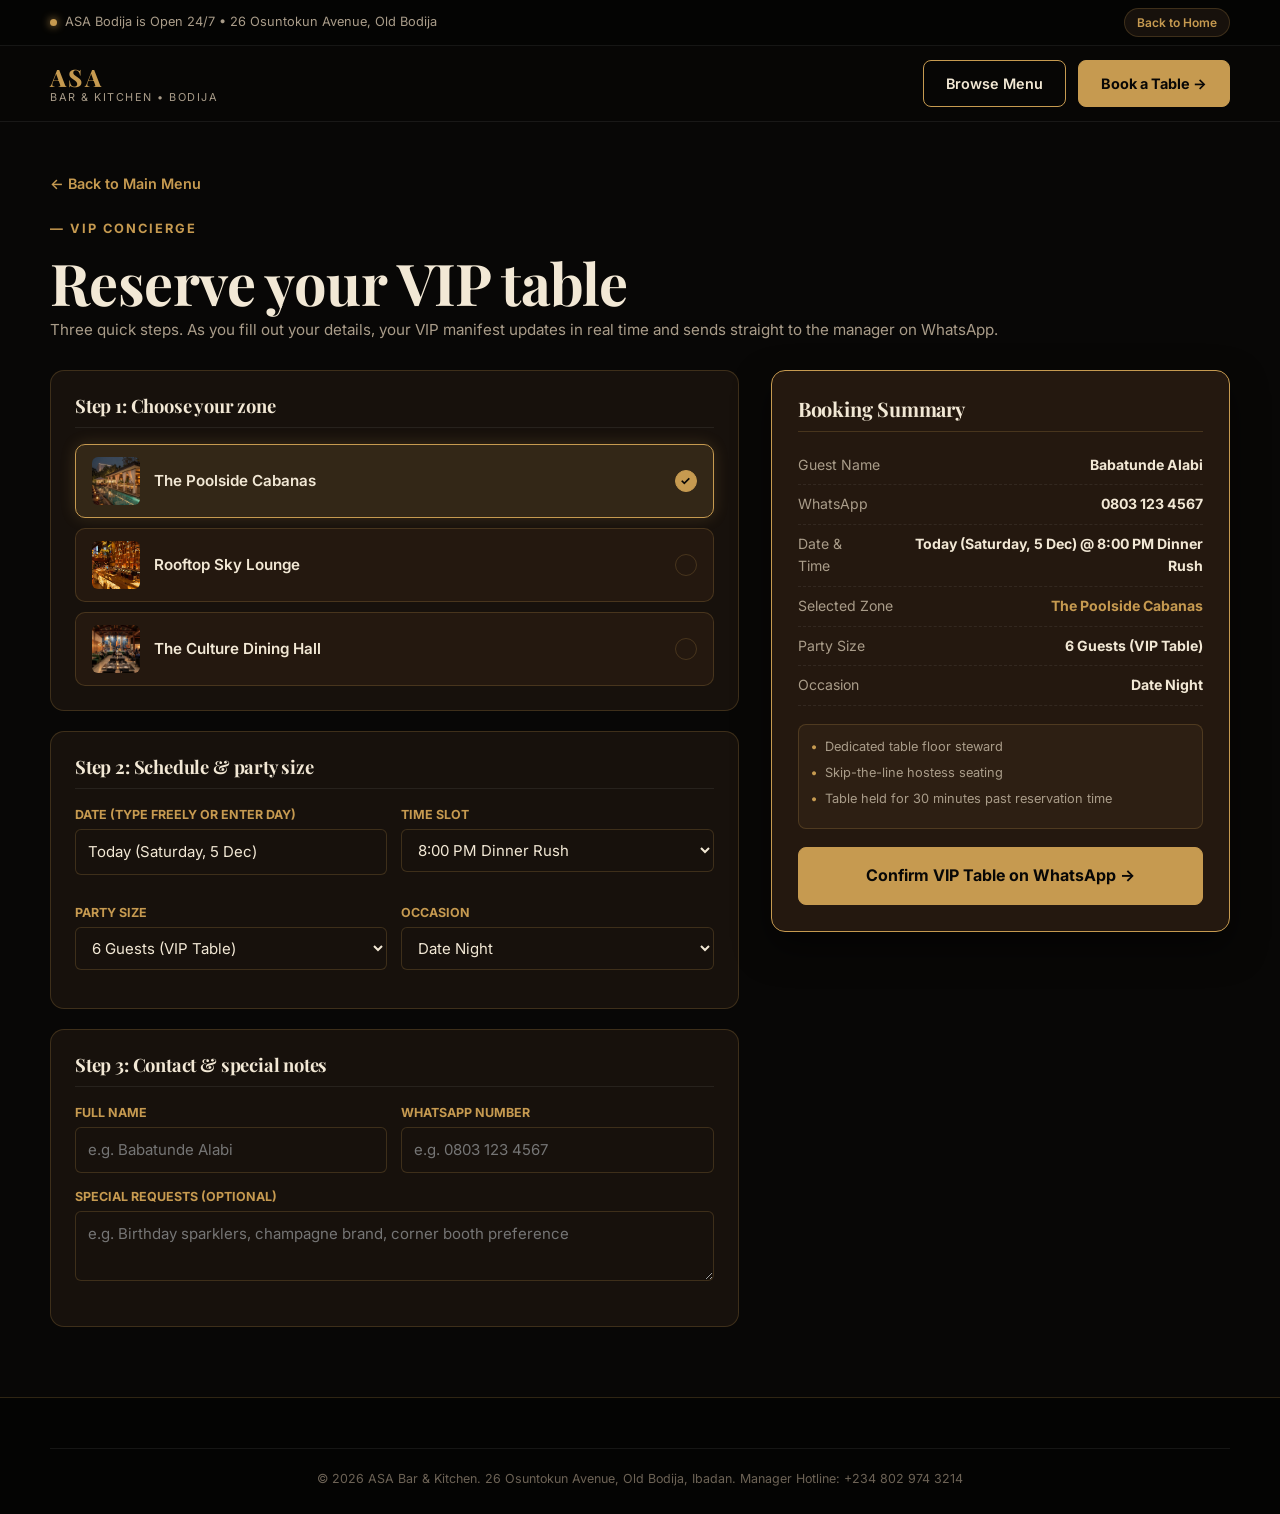
==== commit df45673d: "fix: make zone selection interactive, enable live summary updates, and allow free date typing" ====
--- a/VIP_Reservation.html
+++ b/VIP_Reservation.html
@@ -11,43 +11,86 @@
   <link href="https://fonts.googleapis.com/css2?family=Inter:wght@400;500;600;700&family=Playfair+Display:ital,wght@0,600;0,700;0,800;1,600&display=swap" rel="stylesheet">
   <link rel="stylesheet" href="styles.css">
   <style>
-    .vip-main { padding-block: 60px; background: var(--bg-black); min-height: 85vh; }
+    .vip-main { padding-block: 50px; background: var(--bg-black); min-height: 85vh; }
     .back { color: var(--gold); font-size: 0.9rem; font-weight: 600; display: inline-flex; align-items: center; gap: 6px; margin-bottom: 24px; }
     .back:hover { color: var(--gold-hover); }
-    .vg { display: grid; grid-template-columns: 1.2fr 0.8fr; gap: 32px; margin-top: 32px; }
-    @media (max-width: 860px) { .vg { grid-template-columns: 1fr; } }
+    .vg { display: grid; grid-template-columns: 1.2fr 0.8fr; gap: 32px; margin-top: 28px; }
+    @media (max-width: 860px) { .vg { grid-template-columns: 1fr; gap: 20px; } }
     .blk { background: var(--bg-espresso); border: 1px solid var(--line); border-radius: 14px; padding: 24px; margin-bottom: 20px; }
     .blk h2 { font-size: 1.15rem; color: var(--ivory); margin-bottom: 16px; border-bottom: 1px solid var(--line-subtle); padding-bottom: 10px; }
+    
+    /* Zone Selector Cards */
     .zc { display: grid; grid-template-columns: 1fr; gap: 10px; }
-    .zcard { background: var(--bg-brown); border: 1px solid var(--line); border-radius: 10px; padding: 12px 16px; display: flex; align-items: center; justify-content: space-between; cursor: pointer; transition: all 0.2s; text-align: left; }
-    .zcard img { width: 44px; height: 44px; border-radius: 6px; object-fit: cover; }
-    .zcard span { font-weight: 600; color: var(--ivory); font-size: 0.95rem; margin-left: 12px; flex: 1; }
-    .zcard i { width: 20px; height: 20px; border-radius: 50%; border: 1px solid var(--line); display: grid; place-items: center; font-style: normal; font-size: 0.75rem; color: transparent; }
-    .zcard[aria-checked="true"] { border-color: var(--gold); background: rgba(198, 154, 80, 0.12); }
-    .zcard[aria-checked="true"] i { background: var(--gold); border-color: var(--gold); color: #080706; font-weight: bold; }
-    .two { display: grid; grid-template-columns: 1fr 1fr; gap: 12px; }
-    .man { background: var(--bg-brown); border: 1px solid var(--gold); border-radius: 14px; padding: 26px; height: fit-content; box-shadow: 0 15px 35px rgba(0,0,0,0.4); }
+    .zcard { 
+      background: var(--bg-brown); 
+      border: 1px solid var(--line); 
+      border-radius: 10px; 
+      padding: 12px 16px; 
+      display: flex; 
+      align-items: center; 
+      justify-content: space-between; 
+      cursor: pointer; 
+      transition: all 0.25s ease; 
+      text-align: left; 
+      width: 100%;
+    }
+    .zcard:hover { border-color: var(--gold); background: rgba(198, 154, 80, 0.08); }
+    .zcard img { width: 48px; height: 48px; border-radius: 6px; object-fit: cover; pointer-events: none; }
+    .zcard span { font-weight: 600; color: var(--ivory); font-size: 0.95rem; margin-left: 14px; flex: 1; pointer-events: none; }
+    .zcard i { width: 22px; height: 22px; border-radius: 50%; border: 1px solid var(--line); display: grid; place-items: center; font-style: normal; font-size: 0.75rem; color: transparent; pointer-events: none; }
+    
+    /* Active Selected Zone State */
+    .zcard.active, .zcard[aria-checked="true"] { 
+      border-color: var(--gold) !important; 
+      background: rgba(198, 154, 80, 0.16) !important; 
+      box-shadow: 0 0 15px rgba(198, 154, 80, 0.2);
+    }
+    .zcard.active i, .zcard[aria-checked="true"] i { 
+      background: var(--gold); 
+      border-color: var(--gold); 
+      color: #080706; 
+      font-weight: bold; 
+    }
+
+    .two { display: grid; grid-template-columns: 1fr 1fr; gap: 14px; }
+    @media (max-width: 600px) { .two { grid-template-columns: 1fr; gap: 10px; } }
+
+    /* Live Manifest Card */
+    .man { background: var(--bg-brown); border: 1px solid var(--gold); border-radius: 14px; padding: 26px; height: fit-content; box-shadow: 0 15px 35px rgba(0,0,0,0.5); position: sticky; top: 100px; }
     .man h2 { color: var(--ivory); font-size: 1.25rem; margin-bottom: 14px; border-bottom: 1px solid var(--line); padding-bottom: 10px; }
     .mrow { display: flex; justify-content: space-between; padding-block: 8px; border-bottom: 1px dashed var(--line-subtle); font-size: 0.88rem; }
     .mrow span:first-child { color: var(--taupe); }
-    .mrow span:last-child { font-weight: 700; color: var(--ivory); }
+    .mrow span:last-child { font-weight: 700; color: var(--ivory); text-align: right; }
     .perks { list-style: none; margin: 18px 0; padding: 12px; background: rgba(198,154,80,0.06); border: 1px solid var(--line); border-radius: 8px; font-size: 0.8rem; color: var(--taupe); }
     .perks li { margin-bottom: 6px; display: flex; align-items: center; gap: 8px; }
     .perks li::before { content: "•"; color: var(--gold); font-weight: bold; }
+
+    @media (max-width: 768px) {
+      .vip-main { padding-block: 30px; }
+      .wrap { width: min(100% - 24px, 1180px); }
+      .blk { padding: 18px 14px; }
+      .man { padding: 20px 16px; position: static; }
+      .zcard { padding: 10px 12px; }
+      .zcard img { width: 40px; height: 40px; }
+      .zcard span { font-size: 0.88rem; margin-left: 10px; }
+      .btn.gold { font-size: 0.95rem; padding: 14px; }
+    }
   </style>
 </head>
 <body>
 
+  <!-- Top Announcement Bar -->
   <div class="top">
     <div class="wrap">
       <div class="live">
         <span class="dot"></span>
         <span>ASA Bodija is Open 24/7 • 26 Osuntokun Avenue, Old Bodija</span>
       </div>
-      <button class="pill" data-staff>Staff Price Portal</button>
+      <a href="index.html" class="pill">Back to Home</a>
     </div>
   </div>
 
+  <!-- Header -->
   <header class="hdr">
     <div class="wrap">
       <a class="mark" href="index.html">
@@ -61,103 +104,131 @@
     </div>
   </header>
 
+  <!-- VIP Main Body -->
   <main class="vip-main">
     <div class="wrap">
       <a class="back" href="index.html">&larr; Back to Main Menu</a>
       <span class="section-tag">— VIP CONCIERGE</span>
       <h1>Reserve your VIP table</h1>
-      <p class="lead">Three quick steps. We turn your choices into a formatted manifest for the on-duty manager, who replies with your table number in 60 seconds.</p>
+      <p class="lead">Three quick steps. As you fill out your details, your VIP manifest updates in real time and sends straight to the manager on WhatsApp.</p>
 
       <div class="vg">
-        <form id="vf" novalidate>
+        <!-- Form Side -->
+        <form id="vf" novalidate onsubmit="return false;">
+          
+          <!-- Step 1: Zone Selection -->
           <div class="blk">
             <h2>Step 1: Choose your zone</h2>
             <div class="zc" role="radiogroup" aria-label="Zone">
-              <button type="button" class="zcard" role="radio" data-z="pool" aria-checked="true">
-                <img src="assets/zone_poolside_lounge.jpg" alt="">
+              <button type="button" class="zcard active" data-zone="The Poolside Cabanas" onclick="chooseZone(this, 'The Poolside Cabanas')">
+                <img src="assets/zone_poolside_lounge.jpg" alt="Poolside Cabanas">
                 <span>The Poolside Cabanas</span>
                 <i>&check;</i>
               </button>
-              <button type="button" class="zcard" role="radio" data-z="roof" aria-checked="false">
-                <img src="assets/zone_amber_bar.jpg" alt="">
+              
+              <button type="button" class="zcard" data-zone="Rooftop Sky Lounge" onclick="chooseZone(this, 'Rooftop Sky Lounge')">
+                <img src="assets/zone_amber_bar.jpg" alt="Rooftop Sky Lounge">
                 <span>Rooftop Sky Lounge</span>
                 <i>&check;</i>
               </button>
-              <button type="button" class="zcard" role="radio" data-z="hall" aria-checked="false">
-                <img src="assets/culture_dining_hall.jpg" alt="">
+              
+              <button type="button" class="zcard" data-zone="The Culture Dining Hall" onclick="chooseZone(this, 'The Culture Dining Hall')">
+                <img src="assets/culture_dining_hall.jpg" alt="Culture Dining Hall">
                 <span>The Culture Dining Hall</span>
                 <i>&check;</i>
               </button>
             </div>
           </div>
 
+          <!-- Step 2: Schedule & Party Specs (Type or Pick Date freely) -->
           <div class="blk">
             <h2>Step 2: Schedule &amp; party size</h2>
             <div class="two">
               <div class="field">
-                <label for="date">Date</label>
-                <input type="date" id="date">
-                <div class="err" id="date-err" style="color:#f87171; font-size:0.75rem;"></div>
-              </div>
-              <div class="field">
-                <label for="time">Time Slot</label>
-                <select id="time">
-                  <option>6:00 PM Sunset Hour</option>
-                  <option selected>8:00 PM Dinner Rush</option>
-                  <option>10:00 PM Late Night</option>
-                  <option>12:00 AM Nightlife</option>
+                <label for="bookDate">Date (Type freely or enter day)</label>
+                <input type="text" id="bookDate" placeholder="e.g. Today, Friday 7th Nov, or Tomorrow" oninput="updateLiveManifest()">
+              </div>
+              
+              <div class="field">
+                <label for="bookTime">Time Slot</label>
+                <select id="bookTime" onchange="updateLiveManifest()">
+                  <option value="6:00 PM (Sunset Hour)">6:00 PM Sunset Hour</option>
+                  <option value="8:00 PM (Dinner Rush)" selected>8:00 PM Dinner Rush</option>
+                  <option value="10:00 PM (Late Night)">10:00 PM Late Night</option>
+                  <option value="12:00 AM (Nightlife)">12:00 AM Nightlife</option>
                 </select>
               </div>
-              <div class="field">
-                <label for="size">Party Size</label>
-                <select id="size">
-                  <option>2 Guests</option>
-                  <option>4 Guests</option>
-                  <option selected>6 Guests VIP</option>
-                  <option>8-12+ Guests Celebration</option>
+
+              <div class="field">
+                <label for="guestSize">Party Size</label>
+                <select id="guestSize" onchange="updateLiveManifest()">
+                  <option value="2 Guests (Intimate / Date)">2 Guests (Date Night)</option>
+                  <option value="4 Guests (Crew / Double Date)">4 Guests (Small Crew)</option>
+                  <option value="6 Guests (VIP Table)" selected>6 Guests (VIP Table)</option>
+                  <option value="8-12+ Guests (Celebration Booth)">8-12+ Guests (Celebration)</option>
                 </select>
               </div>
-              <div class="field">
-                <label for="occ">Occasion</label>
-                <select id="occ">
-                  <option>Birthday Party</option>
-                  <option selected>Date Night</option>
-                  <option>Corporate Dinner</option>
-                  <option>Weekend Hangout</option>
+
+              <div class="field">
+                <label for="guestOccasion">Occasion</label>
+                <select id="guestOccasion" onchange="updateLiveManifest()">
+                  <option value="Birthday VIP Celebration">Birthday Party</option>
+                  <option value="Romantic Date Night" selected>Date Night</option>
+                  <option value="Corporate / Executive Dinner">Corporate Dinner</option>
+                  <option value="Weekend Vibe &amp; Drinks">Weekend Hangout</option>
                 </select>
               </div>
             </div>
           </div>
 
+          <!-- Step 3: Contact & Notes -->
           <div class="blk">
             <h2>Step 3: Contact &amp; special notes</h2>
             <div class="two">
               <div class="field">
-                <label for="name">Full Name</label>
-                <input id="name" autocomplete="name" placeholder="e.g. Babatunde Alabi">
-                <div class="err" id="name-err" style="color:#f87171; font-size:0.75rem;"></div>
-              </div>
-              <div class="field">
-                <label for="phone">WhatsApp Number</label>
-                <input id="phone" type="tel" inputmode="tel" autocomplete="tel" placeholder="0803 123 4567">
-                <div class="err" id="phone-err" style="color:#f87171; font-size:0.75rem;"></div>
+                <label for="guestName">Full Name</label>
+                <input id="guestName" autocomplete="name" placeholder="e.g. Babatunde Alabi" oninput="updateLiveManifest()">
+              </div>
+              <div class="field">
+                <label for="guestPhone">WhatsApp Number</label>
+                <input id="guestPhone" type="tel" inputmode="tel" autocomplete="tel" placeholder="e.g. 0803 123 4567" oninput="updateLiveManifest()">
               </div>
             </div>
+            
             <div class="field">
-              <label for="notes">Special requests (optional)</label>
-              <textarea id="notes" rows="2" placeholder="Birthday sparklers, champagne brand, seating preference"></textarea>
+              <label for="guestNotes">Special requests (optional)</label>
+              <textarea id="guestNotes" rows="2" placeholder="e.g. Birthday sparklers, champagne brand, corner booth preference" oninput="updateLiveManifest()"></textarea>
             </div>
           </div>
         </form>
 
+        <!-- Right Side: Live Booking Manifest Summary -->
         <aside class="man" aria-live="polite">
           <h2>Booking Summary</h2>
-          <div class="mrow"><span>Guest</span><span id="m-name">&mdash;</span></div>
-          <div class="mrow"><span>WhatsApp</span><span id="m-wa">&mdash;</span></div>
-          <div class="mrow"><span>When</span><span id="m-when">&mdash;</span></div>
-          <div class="mrow"><span>Zone</span><span id="m-zone" style="color:var(--gold);">&mdash;</span></div>
-          <div class="mrow"><span>Party</span><span id="m-size">&mdash;</span></div>
-          <div class="mrow"><span>Occasion</span><span id="m-occ">&mdash;</span></div>
+          <div class="mrow">
+            <span>Guest Name</span>
+            <span id="m-name">Babatunde Alabi</span>
+          </div>
+          <div class="mrow">
+            <span>WhatsApp</span>
+            <span id="m-wa">0803 123 4567</span>
+          </div>
+          <div class="mrow">
+            <span>Date &amp; Time</span>
+            <span id="m-when">Today @ 8:00 PM</span>
+          </div>
+          <div class="mrow">
+            <span>Selected Zone</span>
+            <span id="m-zone" style="color:var(--gold);">The Poolside Cabanas</span>
+          </div>
+          <div class="mrow">
+            <span>Party Size</span>
+            <span id="m-size">6 Guests (VIP Table)</span>
+          </div>
+          <div class="mrow">
+            <span>Occasion</span>
+            <span id="m-occ">Date Night</span>
+          </div>
 
           <ul class="perks">
             <li>Dedicated table floor steward</li>
@@ -165,7 +236,7 @@
             <li>Table held for 30 minutes past reservation time</li>
           </ul>
 
-          <button class="btn gold" style="width:100%; justify-content:center; padding:14px;" type="submit" form="vf">
+          <button class="btn gold" style="width:100%; justify-content:center; padding:15px; font-size:1rem;" onclick="submitVIPManifest()">
             Confirm VIP Table on WhatsApp &rarr;
           </button>
         </aside>
@@ -173,35 +244,92 @@
     </div>
   </main>
 
-  <!-- Staff Modal -->
-  <div class="ov" id="staff" role="dialog" aria-modal="true" aria-labelledby="st-t">
-    <div class="modal">
-      <button class="x" id="staff-close" aria-label="Close">&times;</button>
-      <div id="pin-view">
-        <h2 id="st-t">Staff Price Portal</h2>
-        <p class="lead" style="margin-bottom:18px; font-size:0.9rem;">Enter the 4-digit manager PIN to edit prices.</p>
-        <form id="pin-form">
-          <div class="field">
-            <label for="pin">Manager PIN</label>
-            <input id="pin" type="password" inputmode="numeric" maxlength="4" autocomplete="off" placeholder="Enter PIN (Demo: 1234)">
-            <div class="err" id="pin-err" style="color:#f87171; font-size:0.8rem; margin-top:4px;"></div>
-          </div>
-          <button class="btn gold" type="submit" style="width:100%;">Unlock Price Editor</button>
-        </form>
-      </div>
-      <div id="edit-view" class="hide">
-        <h2>Live Price Control</h2>
-        <p class="lead" style="font-size:0.85rem; margin-bottom:14px;">Changes appear on the customer menu instantly.</p>
-        <div id="edit-list"></div>
-        <p class="err" id="save-msg" style="color:var(--gold); margin-top:10px; font-size:0.85rem;"></p>
-        <div class="mact">
-          <button class="btn gold" id="save">Save &amp; Publish Live</button>
-          <button class="btn" id="reset">Reset Defaults</button>
-        </div>
-      </div>
+  <footer>
+    <div class="wrap" style="text-align:center;">
+      <p class="copy">&copy; 2026 ASA Bar &amp; Kitchen. 26 Osuntokun Avenue, Old Bodija, Ibadan. Manager Hotline: +234 802 974 3214</p>
     </div>
-  </div>
-
-  <script src="app.js" defer></script>
+  </footer>
+
+  <!-- Bulletproof VIP Form Script -->
+  <script>
+    let activeZone = "The Poolside Cabanas";
+
+    // Set default friendly date
+    document.addEventListener("DOMContentLoaded", function() {
+      const dateInput = document.getElementById("bookDate");
+      if (dateInput && !dateInput.value) {
+        const d = new Date();
+        const days = ["Sunday", "Monday", "Tuesday", "Wednesday", "Thursday", "Friday", "Saturday"];
+        const months = ["Jan", "Feb", "Mar", "Apr", "May", "Jun", "Jul", "Aug", "Sep", "Oct", "Nov", "Dec"];
+        dateInput.value = "Today (" + days[d.getDay()] + ", " + d.getDate() + " " + months[d.getMonth()] + ")";
+      }
+      updateLiveManifest();
+    });
+
+    // Zone Selection Function
+    function chooseZone(btn, zoneName) {
+      document.querySelectorAll(".zcard").forEach(function(el) {
+        el.classList.remove("active");
+        el.setAttribute("aria-checked", "false");
+      });
+      btn.classList.add("active");
+      btn.setAttribute("aria-checked", "true");
+      activeZone = zoneName;
+      updateLiveManifest();
+    }
+
+    // Real-Time Live Manifest Updater
+    function updateLiveManifest() {
+      const name = document.getElementById("guestName").value.trim() || "Babatunde Alabi";
+      const phone = document.getElementById("guestPhone").value.trim() || "0803 123 4567";
+      const date = document.getElementById("bookDate").value.trim() || "Today";
+      const timeSelect = document.getElementById("bookTime");
+      const time = timeSelect.options[timeSelect.selectedIndex].text;
+      
+      const sizeSelect = document.getElementById("guestSize");
+      const size = sizeSelect.options[sizeSelect.selectedIndex].text;
+      
+      const occSelect = document.getElementById("guestOccasion");
+      const occ = occSelect.options[occSelect.selectedIndex].text;
+
+      document.getElementById("m-name").textContent = name;
+      document.getElementById("m-wa").textContent = phone;
+      document.getElementById("m-when").textContent = date + " @ " + time;
+      document.getElementById("m-zone").textContent = activeZone;
+      document.getElementById("m-size").textContent = size;
+      document.getElementById("m-occ").textContent = occ;
+    }
+
+    // Submit Manifest Directly to WhatsApp
+    function submitVIPManifest() {
+      const name = document.getElementById("guestName").value.trim() || "Guest";
+      const phone = document.getElementById("guestPhone").value.trim() || "Not provided";
+      const date = document.getElementById("bookDate").value.trim() || "Today";
+      const timeSelect = document.getElementById("bookTime");
+      const time = timeSelect.options[timeSelect.selectedIndex].text;
+      const sizeSelect = document.getElementById("guestSize");
+      const size = sizeSelect.options[sizeSelect.selectedIndex].text;
+      const occSelect = document.getElementById("guestOccasion");
+      const occ = occSelect.options[occSelect.selectedIndex].text;
+      const notes = document.getElementById("guestNotes").value.trim();
+
+      let msg = "*VIP TABLE RESERVATION MANIFEST — ASA KITCHEN*\\n\\n" +
+        "*Guest Name:* " + name + "\\n" +
+        "*WhatsApp Contact:* " + phone + "\\n" +
+        "*Schedule:* " + date + " @ " + time + "\\n" +
+        "*Zone Requested:* " + activeZone + "\\n" +
+        "*Party Size:* " + size + "\\n" +
+        "*Occasion:* " + occ + "\\n";
+
+      if (notes) {
+        msg += "*Special Requests:* " + notes + "\\n";
+      }
+
+      msg += "\\n_Please confirm availability and assign table number._";
+
+      const url = "https://wa.me/2348029743214?text=" + encodeURIComponent(msg);
+      window.open(url, "_blank");
+    }
+  </script>
 </body>
 </html>
--- a/styles.css
+++ b/styles.css
@@ -477,15 +477,23 @@
 }
 
 .item .ph {
-  height: 180px;
+  height: 200px;
+  width: 100%;
   overflow: hidden;
   background: #110d08;
+  position: relative;
 }
 
 .item .ph img {
   width: 100%;
   height: 100%;
   object-fit: cover;
+  display: block;
+  transition: transform 0.4s ease;
+}
+
+.item:hover .ph img {
+  transform: scale(1.05);
 }
 
 .item .bd {
@@ -874,3 +882,230 @@
 .hide {
   display: none !important;
 }
+
+/* ========================================================
+   MOBILE & TABLET RESPONSIVE PERFECTION
+   ======================================================== */
+
+@media (max-width: 768px) {
+  html {
+    scroll-padding-top: 70px;
+  }
+  
+  .wrap {
+    width: min(100% - 30px, 1180px);
+  }
+
+  /* Top bar */
+  .top .wrap {
+    flex-direction: column;
+    gap: 6px;
+    text-align: center;
+    padding-block: 6px;
+  }
+  .live span {
+    font-size: 0.75rem;
+  }
+  .pill {
+    padding: 3px 10px;
+    font-size: 0.72rem;
+  }
+
+  /* Header */
+  .hdr {
+    top: 0;
+    padding-block: 10px;
+  }
+  .hdr .wrap {
+    padding-block: 0;
+  }
+  .mark b {
+    font-size: 1.3rem;
+  }
+  .mark small {
+    font-size: 0.62rem;
+  }
+  .acts {
+    gap: 8px;
+  }
+  .acts .btn:not(.gold) {
+    display: none; /* Keep header clean: only prominent VIP button */
+  }
+  .acts .btn.gold {
+    padding: 8px 14px;
+    font-size: 0.8rem;
+  }
+
+  /* Hero */
+  .hero {
+    min-height: auto;
+    padding-block: 40px 30px;
+  }
+  .hero .wrap {
+    padding-block: 30px 20px;
+  }
+  .hero h1 {
+    font-size: 1.85rem;
+    line-height: 1.25;
+    margin-bottom: 14px;
+  }
+  .hero p {
+    font-size: 0.95rem;
+    line-height: 1.6;
+    margin-bottom: 24px;
+  }
+  .cta {
+    flex-direction: column;
+    gap: 10px;
+    width: 100%;
+    margin-bottom: 28px;
+  }
+  .cta .btn {
+    width: 100%;
+    padding: 14px;
+    text-align: center;
+    font-size: 0.95rem;
+  }
+
+  /* 2x2 Feature Bar */
+  .features-bar {
+    display: grid;
+    grid-template-columns: 1fr 1fr;
+    gap: 12px;
+    padding-top: 18px;
+  }
+  .feature-item {
+    font-size: 0.78rem;
+  }
+
+  /* Sections */
+  section {
+    padding-block: 50px;
+  }
+  .sh {
+    margin-bottom: 24px;
+  }
+  h2 {
+    font-size: 1.5rem;
+  }
+
+  /* Horizontal swipeable tabs */
+  .tabs {
+    flex-wrap: nowrap;
+    overflow-x: auto;
+    padding-bottom: 10px;
+    margin-bottom: 20px;
+    -webkit-overflow-scrolling: touch;
+    scrollbar-width: none;
+  }
+  .tabs::-webkit-scrollbar {
+    display: none;
+  }
+  .tab {
+    flex-shrink: 0;
+    padding: 7px 15px;
+    font-size: 0.8rem;
+  }
+
+  /* Menu single column / touch optimized */
+  .menu {
+    grid-template-columns: 1fr;
+    gap: 16px;
+  }
+  .item .ph {
+    height: 190px;
+  }
+  .item .bd {
+    padding: 16px;
+  }
+  .item h3 {
+    font-size: 1.1rem;
+  }
+  .item .pr {
+    font-size: 1.2rem;
+  }
+  .item .btn.sm {
+    padding: 9px 16px;
+    font-size: 0.85rem;
+  }
+
+  /* Zones */
+  .zones {
+    grid-template-columns: 1fr;
+    gap: 16px;
+  }
+  .zone-img-wrap {
+    height: 180px;
+  }
+  .zone-body {
+    padding: 18px;
+  }
+
+  /* How It Works */
+  .steps {
+    grid-template-columns: 1fr;
+    gap: 18px;
+  }
+  .step-num {
+    font-size: 1.8rem;
+  }
+
+  /* Reputation Stand */
+  .rep {
+    grid-template-columns: 1fr;
+    gap: 24px;
+  }
+  .stand {
+    padding: 22px 16px;
+  }
+  .stars {
+    gap: 12px;
+  }
+  .star {
+    font-size: 2.4rem;
+    padding: 6px;
+  }
+
+  /* Footer */
+  footer {
+    padding-block: 40px 20px;
+  }
+  .fg {
+    grid-template-columns: 1fr;
+    gap: 24px;
+  }
+
+  /* Floating Cart on mobile */
+  .cart {
+    left: 15px;
+    right: 15px;
+    bottom: max(15px, env(safe-area-inset-bottom));
+  }
+  .cart .bar {
+    width: 100%;
+    justify-content: space-between;
+  }
+  .btn.wa {
+    flex: 1;
+    text-align: center;
+  }
+}
+
+@media (max-width: 480px) {
+  .hero h1 {
+    font-size: 1.65rem;
+  }
+  .hero p {
+    font-size: 0.9rem;
+  }
+  .features-bar {
+    grid-template-columns: 1fr 1fr;
+    gap: 8px;
+  }
+  .feature-item {
+    font-size: 0.72rem;
+  }
+  .stand .mark b {
+    font-size: 1.5rem;
+  }
+}
